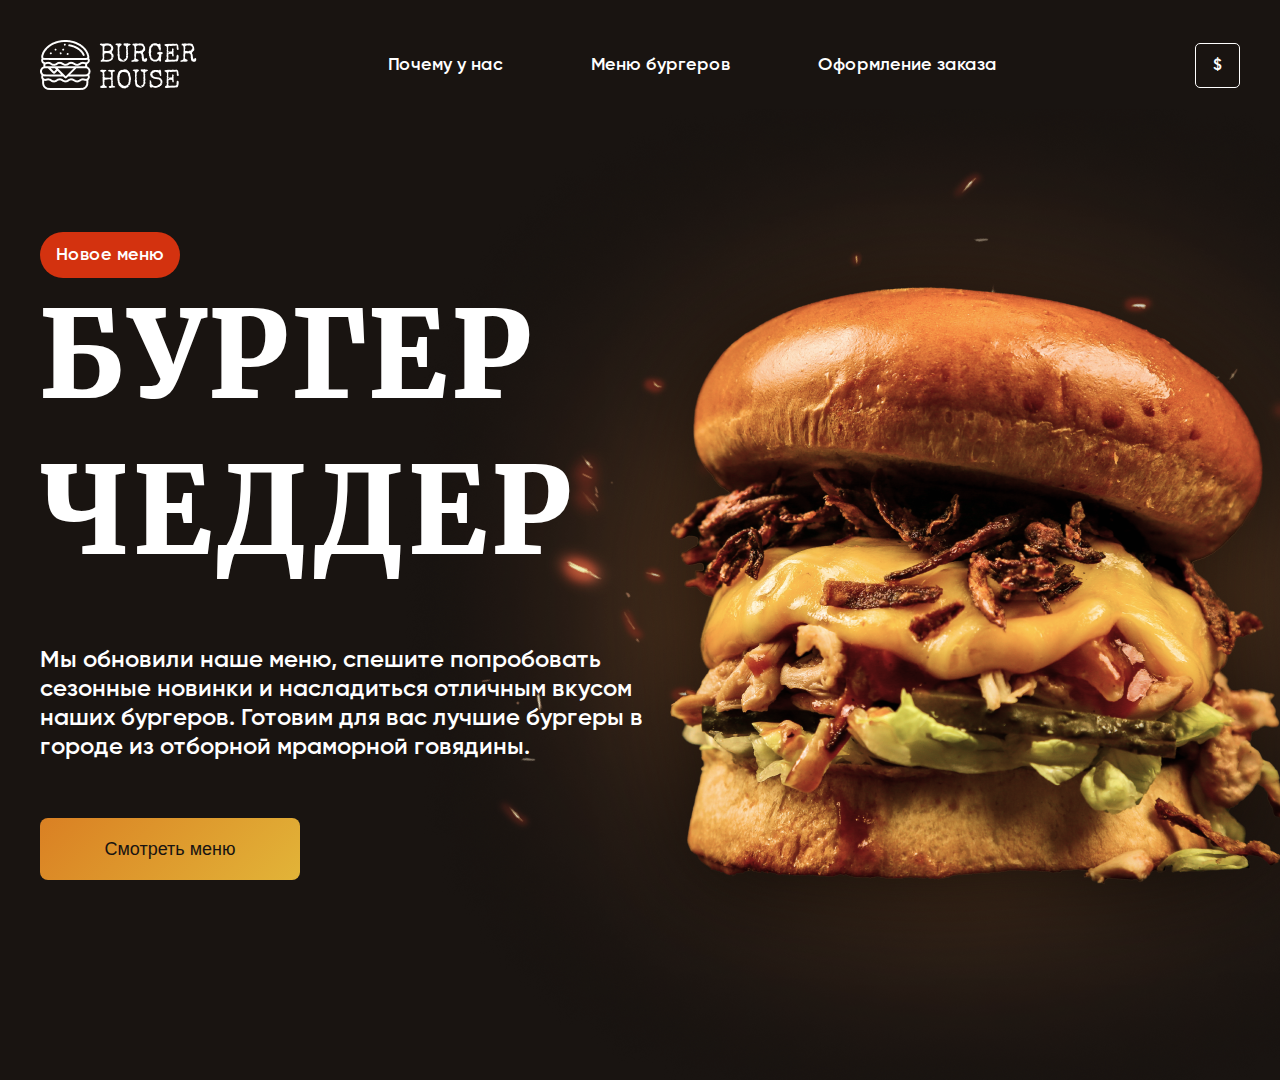
==== index.html @ 2507bce6 "feat: add header and main content" ====
<!DOCTYPE html>
<html lang="en">
<head>
  <meta charset="UTF-8">
  <title>БУРГЕР ЧЕДДЕР</title>
  <link rel="stylesheet" href="./src/styles/style.css">
</head>
<body>

<section class="main">

  <header class="header">
    <div class="container">
      <div class="logo">
        <img src="./src/images/Logo.png" alt="Logo">
      </div>
      <nav class="menu">
        <ul class="menu-list">
          <li class="menu-item">
            <a href="#">Почему у нас</a>
          </li>
          <li class="menu-item">
            <a href="#">Меню бургеров</a>
          </li>
          <li class="menu-item">
            <a href="#">Оформление заказа</a>
          </li>
        </ul>
      </nav>
      <div class="currency" title="Смена валюты">$</div>
    </div>
  </header>

  <section class="main-content">
    <div class="container">
      <div class="main-info">
        <span class="main-small-info">Новое меню</span>
        <h1 class="main-title">бургер чеддер</h1>
        <p class="main-text">
          Мы обновили наше меню, спешите попробовать сезонные новинки и насладиться отличным вкусом наших бургеров.
          Готовим для вас лучшие бургеры в городе из отборной мраморной говядины.
        </p>
        <div class="main-action">
          <button class="button">Смотреть меню</button>
        </div>
      </div>
      <img src="./src/images/main_burger.png" alt="Big burger" class="main-image">
    </div>
  </section>

</section>

</body>
</html>
---- src/styles/style.css ----
* {
  margin: 0;
  padding: 0;
}

@font-face {
  font-family: 'Gilroy';
  src: url("../fonts/Gilroy-Semibold.ttf");
}

@font-face {
  font-family: 'Merriweather';
  src: url("../fonts/Merriweather-Black.ttf");
}

body {
  background-color: #191411;
  font-family: 'Gilroy', sans-serif;
  color: white;
}

.container {
  max-width: 1200px;
  margin: 0 auto;
}

.button {
  border-radius: 8px;
  background: linear-gradient(135deg, #DA8023 0%, #E2B438 100%);
  width: 260px;
  height: 62px;
  box-sizing: border-box;
  padding: 20px;
  display: flex;
  justify-content: center;
  align-items: center;
  border: 0;
  cursor: pointer;
  outline: none;
  color: #191411;
  font-size: 18px;
}

.button:hover {
  background: linear-gradient(135deg, #ac6115 0%, #9e7a19 100%);
}

.main {
  overflow: hidden;
  background-image: url("../images/main_bg.png");
  background-position: top center;
}

.header {
  padding: 40px 0;
}

.header .container {
  display: flex;
  align-items: center;
}

.logo img {
  vertical-align: bottom;
}

.menu {
  margin-left: 191px;
}

.menu-list {
  list-style: none;
  display: flex;
}

.menu-item {
  margin-right: 88px;
}

.menu-item a {
  font-size: 18px;
  color: #FFF;
  text-decoration: 0;
  cursor: pointer;
}

.menu-item a:hover {
  border-bottom: 2px solid white;
}

.currency {
  border-radius: 5px;
  border: 1px solid #FFF;
  width: 45px;
  height: 45px;
  padding: 6px;
  box-sizing: border-box;
  text-align: center;
  cursor: pointer;
  line-height: 32px;
  margin-left: auto;
  user-select: none;
}

.main-content {
  padding-top: 102px;
  padding-bottom: 200px;
}

.main-content .container {
  position: relative;
}

.main-info {
  max-width: 608px;
  position: relative;
  z-index: 1;
}

.main-small-info {
  border-radius: 100px;
  background: #D3320F;
  padding: 12px 16px;
  display: inline-block;
  font-size: 18px;
}

.main-title {
  font-family: Merriweather, sans-serif;
  font-size: 120px;
  line-height: 130%;
  letter-spacing: 3.6px;
  text-transform: uppercase;
  margin-bottom: 56px;
}

.main-text {
  font-size: 24px;
  line-height: normal;
  margin-bottom: 56px;
}

.main-image {
  position: absolute;
  top: -123px;
  left: calc(100%  - 991px);
}
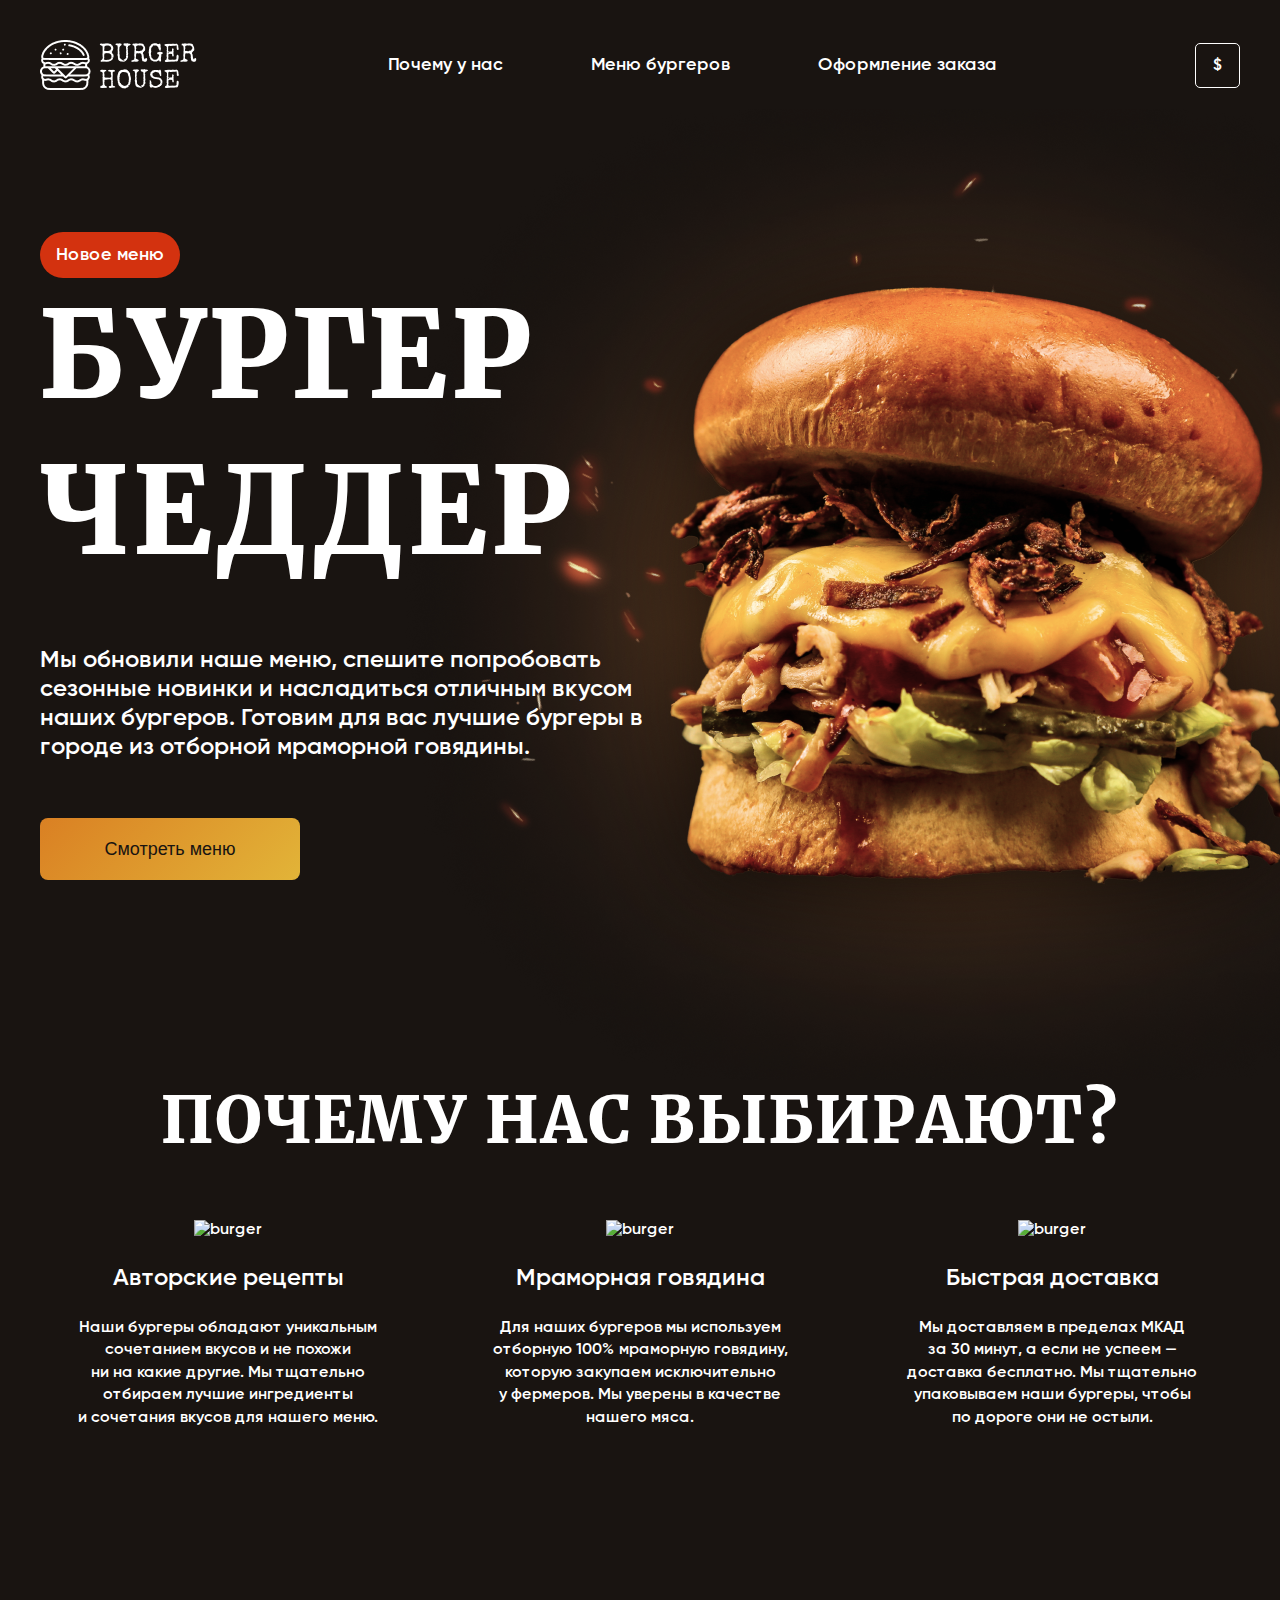
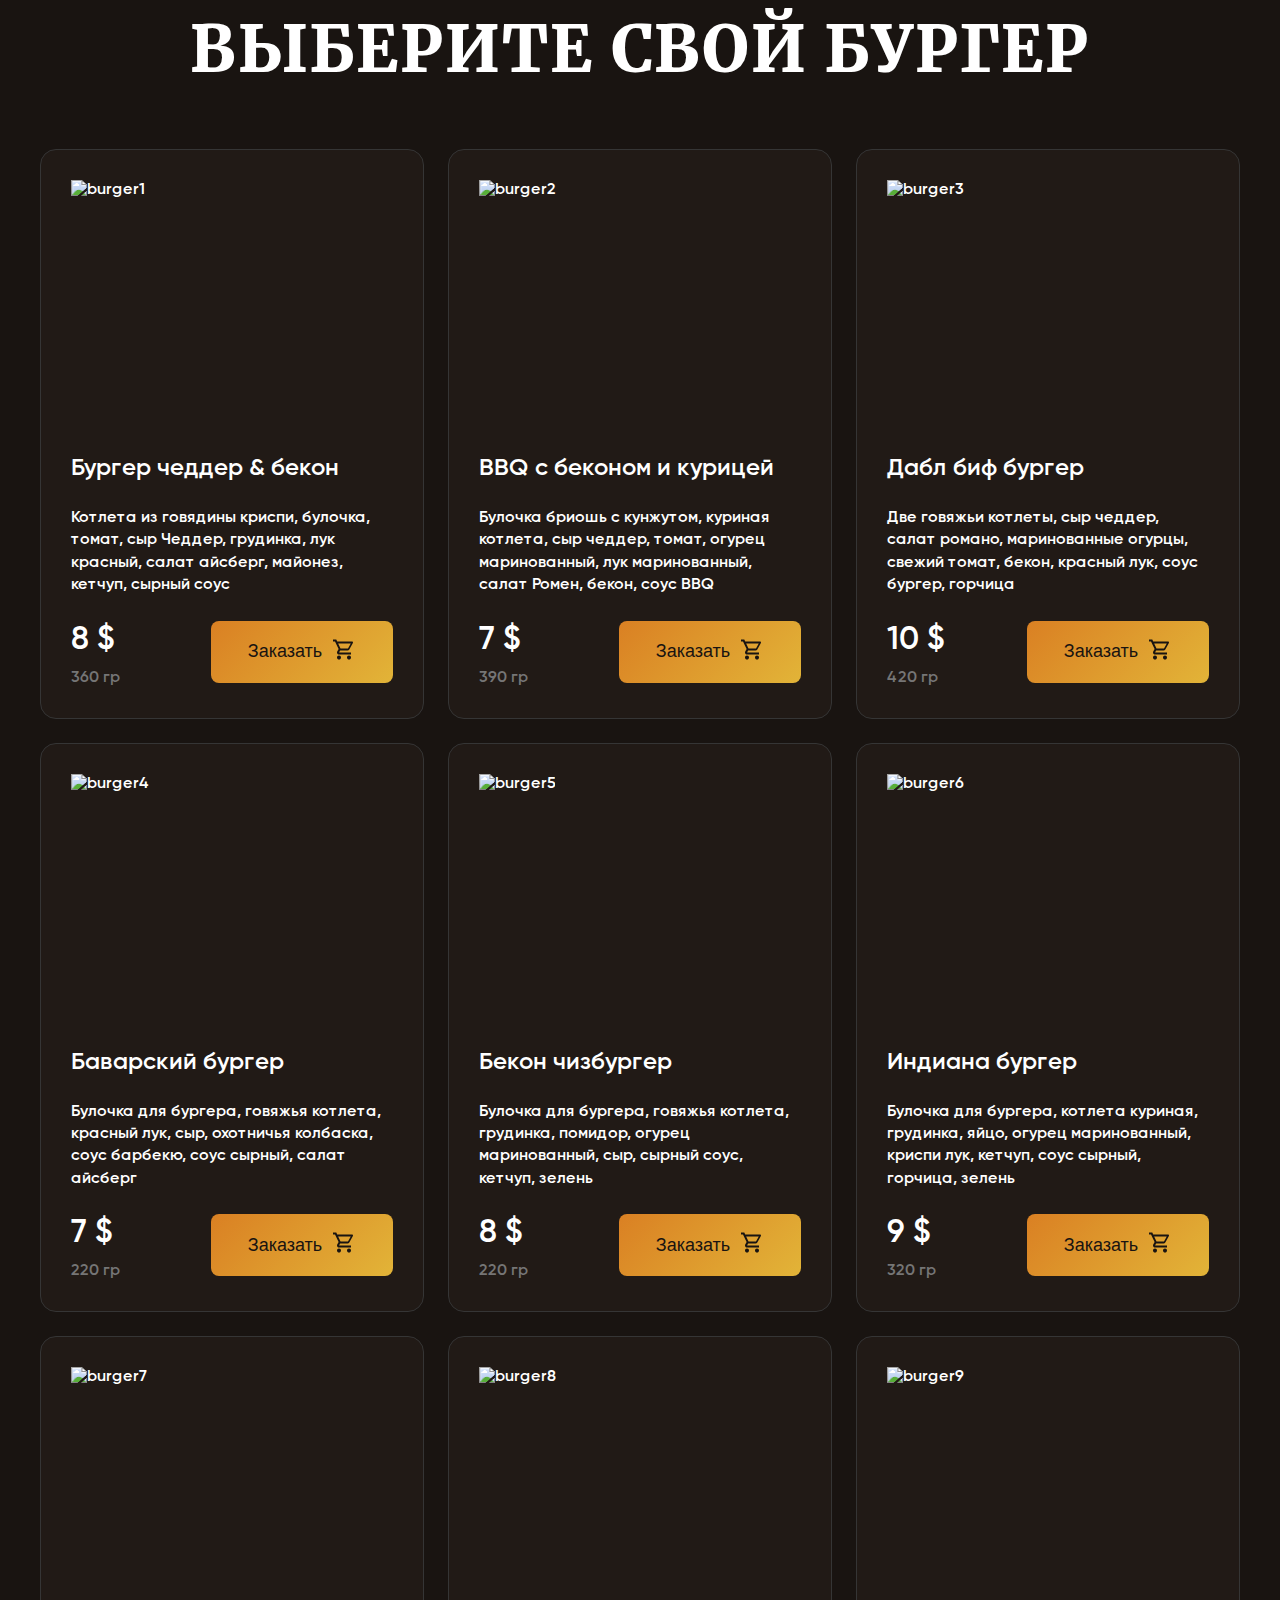
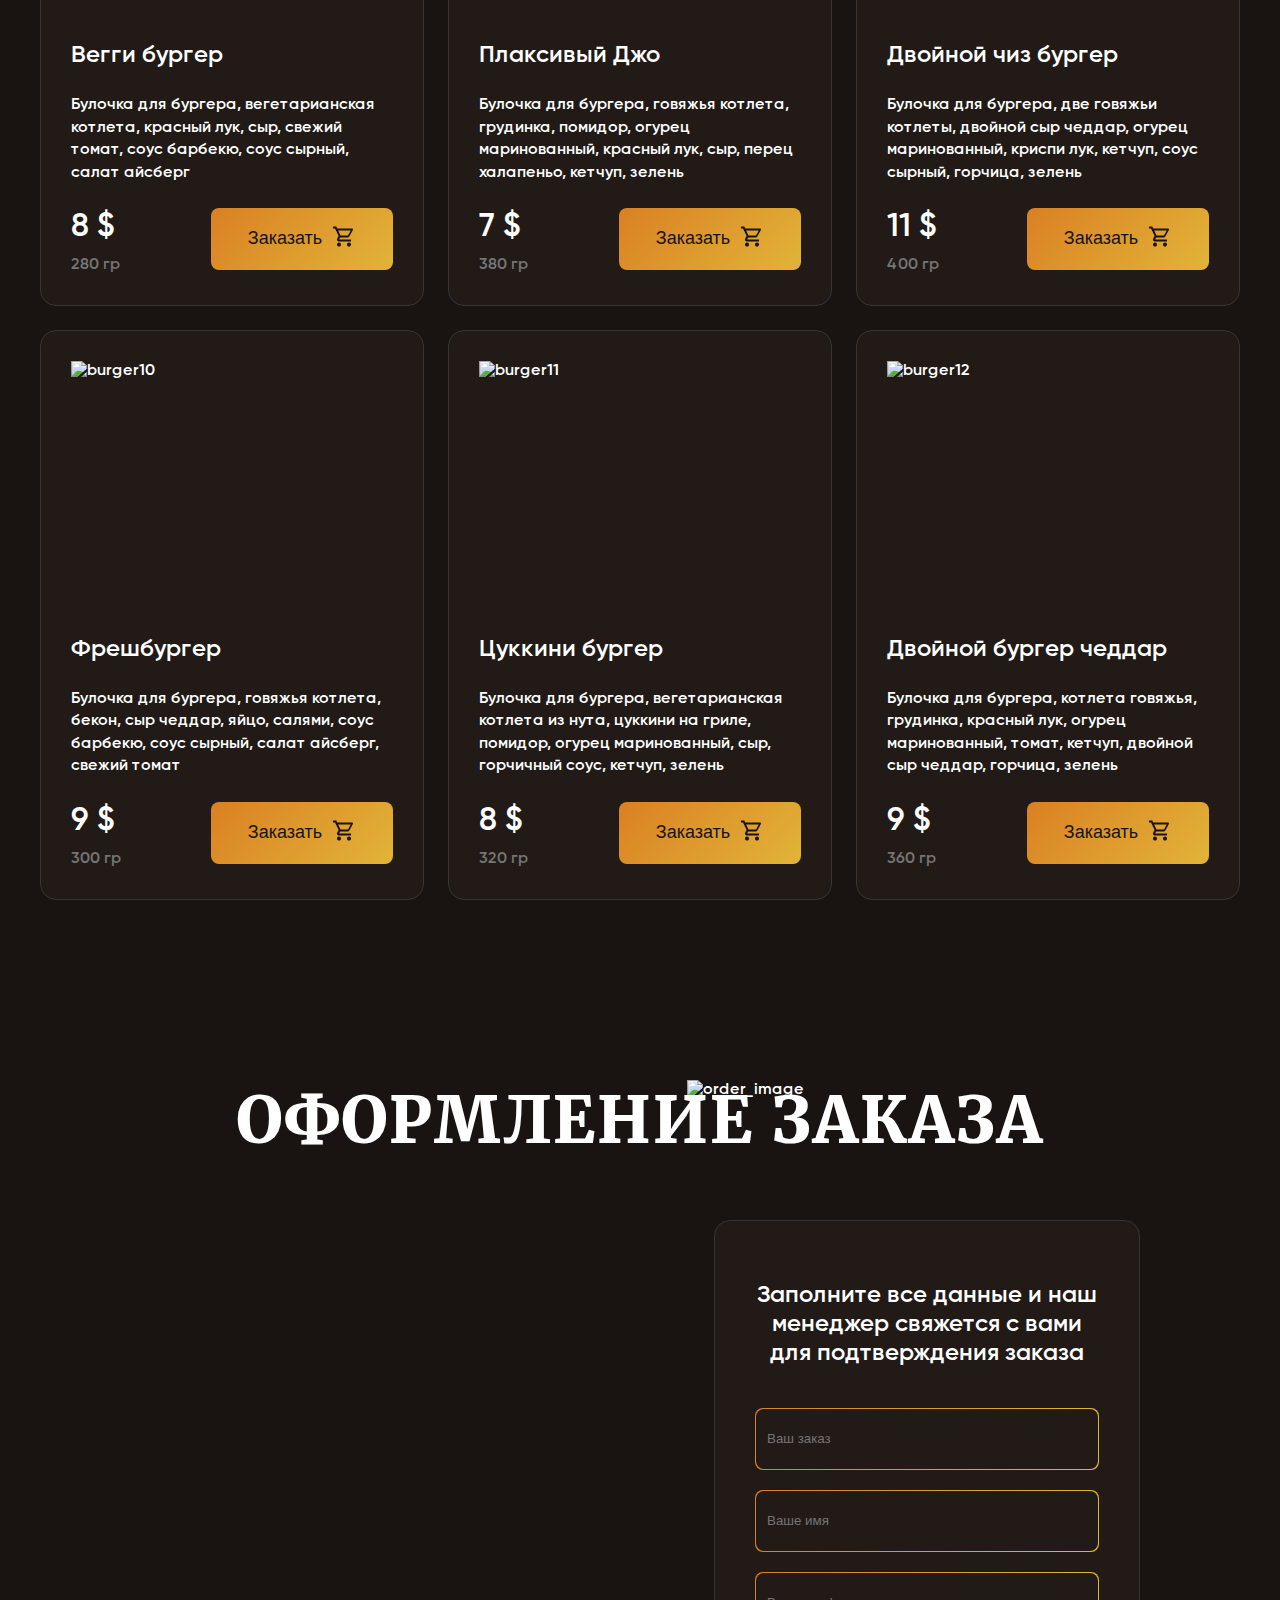
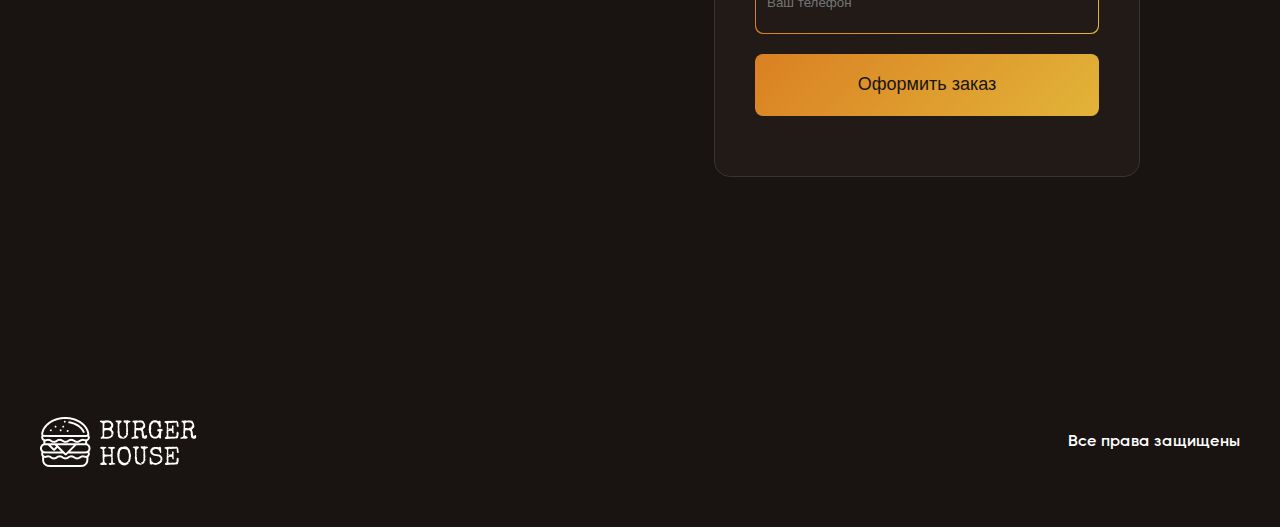
==== commit 3bd4b4cb: "feat: add why, products, order and footer sections" ====
--- a/index.html
+++ b/index.html
@@ -50,5 +50,404 @@
 
 </section>
 
+<section class="why">
+
+  <div class="container">
+
+    <div class="why-title common-title">почему нас выбирают?</div>
+    <div class="why-items">
+      <div class="why-item">
+        <img src="./src/images/burger.png" alt="burger" class="why-item-image">
+        <div class="why-item-title">Авторские рецепты</div>
+        <div class="why-item-text">Наши бургеры обладают уникальным сочетанием вкусов и не похожи ни на какие другие.
+          Мы тщательно отбираем лучшие ингредиенты и сочетания вкусов для нашего меню.
+        </div>
+      </div>
+
+      <div class="why-item">
+        <img src="./src/images/meat.png" alt="burger" class="why-item-image">
+        <div class="why-item-title">Мраморная говядина</div>
+        <div class="why-item-text">Для наших бургеров мы используем отборную 100% мраморную говядину, которую закупаем
+          исключительно у фермеров. Мы уверены в качестве нашего мяса.
+        </div>
+      </div>
+
+      <div class="why-item">
+        <img src="./src/images/food%20truck.png" alt="burger" class="why-item-image">
+        <div class="why-item-title">Быстрая доставка</div>
+        <div class="why-item-text">Мы доставляем в пределах МКАД за 30 минут, а если не успеем — доставка бесплатно.
+          Мы тщательно упаковываем наши бургеры, чтобы по дороге они не остыли.
+        </div>
+      </div>
+    </div>
+
+  </div>
+
+</section>
+
+<section class="products">
+  <div class="container">
+    <div class="products-title common-title">выберите свой бургер</div>
+    <div class="products-items">
+      <div class="products-item">
+        <div class="products-item-image">
+          <img src="./src/images/1.png" alt="burger1">
+        </div>
+        <div class="products-item-title">Бургер чеддер & бекон</div>
+        <div class="products-item-text">Котлета из говядины криспи, булочка, томат, сыр Чеддер, грудинка, лук красный,
+          салат айсберг, майонез, кетчуп, сырный соус
+        </div>
+        <div class="products-item-extra">
+          <div class="products-items-info">
+            <div class="products-item-price">8 $</div>
+            <div class="products-item-weight">360 гр</div>
+          </div>
+          <div class="products-item-action">
+            <button class="button product-button">
+              <span>Заказать</span>
+              <span>
+                <svg width="24" height="25" viewBox="0 0 24 25" fill="none" xmlns="http://www.w3.org/2000/svg">
+                  <path
+                    d="M17 18.5C17.5304 18.5 18.0391 18.7107 18.4142 19.0858C18.7893 19.4609 19 19.9696 19 20.5C19 21.0304 18.7893 21.5391 18.4142 21.9142C18.0391 22.2893 17.5304 22.5 17 22.5C16.4696 22.5 15.9609 22.2893 15.5858 21.9142C15.2107 21.5391 15 21.0304 15 20.5C15 19.39 15.89 18.5 17 18.5ZM1 2.5H4.27L5.21 4.5H20C20.2652 4.5 20.5196 4.60536 20.7071 4.79289C20.8946 4.98043 21 5.23478 21 5.5C21 5.67 20.95 5.84 20.88 6L17.3 12.47C16.96 13.08 16.3 13.5 15.55 13.5H8.1L7.2 15.13L7.17 15.25C7.17 15.3163 7.19634 15.3799 7.24322 15.4268C7.29011 15.4737 7.3537 15.5 7.42 15.5H19V17.5H7C6.46957 17.5 5.96086 17.2893 5.58579 16.9142C5.21071 16.5391 5 16.0304 5 15.5C5 15.15 5.09 14.82 5.24 14.54L6.6 12.09L3 4.5H1V2.5ZM7 18.5C7.53043 18.5 8.03914 18.7107 8.41421 19.0858C8.78929 19.4609 9 19.9696 9 20.5C9 21.0304 8.78929 21.5391 8.41421 21.9142C8.03914 22.2893 7.53043 22.5 7 22.5C6.46957 22.5 5.96086 22.2893 5.58579 21.9142C5.21071 21.5391 5 21.0304 5 20.5C5 19.39 5.89 18.5 7 18.5ZM16 11.5L18.78 6.5H6.14L8.5 11.5H16Z"
+                    fill="#191411"/>
+                </svg>
+              </span>
+            </button>
+          </div>
+        </div>
+      </div>
+      <div class="products-item">
+        <div class="products-item-image">
+          <img src="./src/images/2.png" alt="burger2">
+        </div>
+        <div class="products-item-title">BBQ с беконом и курицей</div>
+        <div class="products-item-text">Булочка бриошь с кунжутом, куриная котлета, сыр чеддер, томат, огурец
+          маринованный, лук маринованный, салат Ромен, бекон, соус BBQ
+        </div>
+        <div class="products-item-extra">
+          <div class="products-items-info">
+            <div class="products-item-price">7 $</div>
+            <div class="products-item-weight">390 гр</div>
+          </div>
+          <div class="products-item-action">
+            <button class="button product-button">
+              <span>Заказать</span>
+              <span>
+                <svg width="24" height="25" viewBox="0 0 24 25" fill="none" xmlns="http://www.w3.org/2000/svg">
+                  <path
+                    d="M17 18.5C17.5304 18.5 18.0391 18.7107 18.4142 19.0858C18.7893 19.4609 19 19.9696 19 20.5C19 21.0304 18.7893 21.5391 18.4142 21.9142C18.0391 22.2893 17.5304 22.5 17 22.5C16.4696 22.5 15.9609 22.2893 15.5858 21.9142C15.2107 21.5391 15 21.0304 15 20.5C15 19.39 15.89 18.5 17 18.5ZM1 2.5H4.27L5.21 4.5H20C20.2652 4.5 20.5196 4.60536 20.7071 4.79289C20.8946 4.98043 21 5.23478 21 5.5C21 5.67 20.95 5.84 20.88 6L17.3 12.47C16.96 13.08 16.3 13.5 15.55 13.5H8.1L7.2 15.13L7.17 15.25C7.17 15.3163 7.19634 15.3799 7.24322 15.4268C7.29011 15.4737 7.3537 15.5 7.42 15.5H19V17.5H7C6.46957 17.5 5.96086 17.2893 5.58579 16.9142C5.21071 16.5391 5 16.0304 5 15.5C5 15.15 5.09 14.82 5.24 14.54L6.6 12.09L3 4.5H1V2.5ZM7 18.5C7.53043 18.5 8.03914 18.7107 8.41421 19.0858C8.78929 19.4609 9 19.9696 9 20.5C9 21.0304 8.78929 21.5391 8.41421 21.9142C8.03914 22.2893 7.53043 22.5 7 22.5C6.46957 22.5 5.96086 22.2893 5.58579 21.9142C5.21071 21.5391 5 21.0304 5 20.5C5 19.39 5.89 18.5 7 18.5ZM16 11.5L18.78 6.5H6.14L8.5 11.5H16Z"
+                    fill="#191411"/>
+                </svg>
+              </span>
+            </button>
+          </div>
+        </div>
+      </div>
+      <div class="products-item">
+        <div class="products-item-image">
+          <img src="./src/images/3.png" alt="burger3">
+        </div>
+        <div class="products-item-title">Дабл биф бургер</div>
+        <div class="products-item-text">Две говяжьи котлеты, сыр чеддер, салат романо, маринованные огурцы, свежий
+          томат, бекон, красный лук, +соус бургер, горчица
+        </div>
+        <div class="products-item-extra">
+          <div class="products-items-info">
+            <div class="products-item-price">10 $</div>
+            <div class="products-item-weight">420 гр</div>
+          </div>
+          <div class="products-item-action">
+            <button class="button product-button">
+              <span>Заказать</span>
+              <span>
+                <svg width="24" height="25" viewBox="0 0 24 25" fill="none" xmlns="http://www.w3.org/2000/svg">
+                  <path
+                    d="M17 18.5C17.5304 18.5 18.0391 18.7107 18.4142 19.0858C18.7893 19.4609 19 19.9696 19 20.5C19 21.0304 18.7893 21.5391 18.4142 21.9142C18.0391 22.2893 17.5304 22.5 17 22.5C16.4696 22.5 15.9609 22.2893 15.5858 21.9142C15.2107 21.5391 15 21.0304 15 20.5C15 19.39 15.89 18.5 17 18.5ZM1 2.5H4.27L5.21 4.5H20C20.2652 4.5 20.5196 4.60536 20.7071 4.79289C20.8946 4.98043 21 5.23478 21 5.5C21 5.67 20.95 5.84 20.88 6L17.3 12.47C16.96 13.08 16.3 13.5 15.55 13.5H8.1L7.2 15.13L7.17 15.25C7.17 15.3163 7.19634 15.3799 7.24322 15.4268C7.29011 15.4737 7.3537 15.5 7.42 15.5H19V17.5H7C6.46957 17.5 5.96086 17.2893 5.58579 16.9142C5.21071 16.5391 5 16.0304 5 15.5C5 15.15 5.09 14.82 5.24 14.54L6.6 12.09L3 4.5H1V2.5ZM7 18.5C7.53043 18.5 8.03914 18.7107 8.41421 19.0858C8.78929 19.4609 9 19.9696 9 20.5C9 21.0304 8.78929 21.5391 8.41421 21.9142C8.03914 22.2893 7.53043 22.5 7 22.5C6.46957 22.5 5.96086 22.2893 5.58579 21.9142C5.21071 21.5391 5 21.0304 5 20.5C5 19.39 5.89 18.5 7 18.5ZM16 11.5L18.78 6.5H6.14L8.5 11.5H16Z"
+                    fill="#191411"/>
+                </svg>
+              </span>
+            </button>
+          </div>
+        </div>
+      </div>
+      <div class="products-item">
+        <div class="products-item-image">
+          <img src="./src/images/4.png" alt="burger4">
+        </div>
+        <div class="products-item-title">Баварский бургер</div>
+        <div class="products-item-text">Булочка для бургера, говяжья котлета, красный лук, сыр, охотничья колбаска, соус
+          барбекю, соус сырный, салат айсберг
+        </div>
+        <div class="products-item-extra">
+          <div class="products-items-info">
+            <div class="products-item-price">7 $</div>
+            <div class="products-item-weight">220 гр</div>
+          </div>
+          <div class="products-item-action">
+            <button class="button product-button">
+              <span>Заказать</span>
+              <span>
+                <svg width="24" height="25" viewBox="0 0 24 25" fill="none" xmlns="http://www.w3.org/2000/svg">
+                  <path
+                    d="M17 18.5C17.5304 18.5 18.0391 18.7107 18.4142 19.0858C18.7893 19.4609 19 19.9696 19 20.5C19 21.0304 18.7893 21.5391 18.4142 21.9142C18.0391 22.2893 17.5304 22.5 17 22.5C16.4696 22.5 15.9609 22.2893 15.5858 21.9142C15.2107 21.5391 15 21.0304 15 20.5C15 19.39 15.89 18.5 17 18.5ZM1 2.5H4.27L5.21 4.5H20C20.2652 4.5 20.5196 4.60536 20.7071 4.79289C20.8946 4.98043 21 5.23478 21 5.5C21 5.67 20.95 5.84 20.88 6L17.3 12.47C16.96 13.08 16.3 13.5 15.55 13.5H8.1L7.2 15.13L7.17 15.25C7.17 15.3163 7.19634 15.3799 7.24322 15.4268C7.29011 15.4737 7.3537 15.5 7.42 15.5H19V17.5H7C6.46957 17.5 5.96086 17.2893 5.58579 16.9142C5.21071 16.5391 5 16.0304 5 15.5C5 15.15 5.09 14.82 5.24 14.54L6.6 12.09L3 4.5H1V2.5ZM7 18.5C7.53043 18.5 8.03914 18.7107 8.41421 19.0858C8.78929 19.4609 9 19.9696 9 20.5C9 21.0304 8.78929 21.5391 8.41421 21.9142C8.03914 22.2893 7.53043 22.5 7 22.5C6.46957 22.5 5.96086 22.2893 5.58579 21.9142C5.21071 21.5391 5 21.0304 5 20.5C5 19.39 5.89 18.5 7 18.5ZM16 11.5L18.78 6.5H6.14L8.5 11.5H16Z"
+                    fill="#191411"/>
+                </svg>
+              </span>
+            </button>
+          </div>
+        </div>
+      </div>
+      <div class="products-item">
+        <div class="products-item-image">
+          <img src="./src/images/5.png" alt="burger5">
+        </div>
+        <div class="products-item-title">Бекон чизбургер</div>
+        <div class="products-item-text">Булочка для бургера, говяжья котлета, грудинка, помидор, огурец маринованный,
+          сыр, сырный соус, кетчуп, зелень
+        </div>
+        <div class="products-item-extra">
+          <div class="products-items-info">
+            <div class="products-item-price">8 $</div>
+            <div class="products-item-weight">220 гр</div>
+          </div>
+          <div class="products-item-action">
+            <button class="button product-button">
+              <span>Заказать</span>
+              <span>
+                <svg width="24" height="25" viewBox="0 0 24 25" fill="none" xmlns="http://www.w3.org/2000/svg">
+                  <path
+                    d="M17 18.5C17.5304 18.5 18.0391 18.7107 18.4142 19.0858C18.7893 19.4609 19 19.9696 19 20.5C19 21.0304 18.7893 21.5391 18.4142 21.9142C18.0391 22.2893 17.5304 22.5 17 22.5C16.4696 22.5 15.9609 22.2893 15.5858 21.9142C15.2107 21.5391 15 21.0304 15 20.5C15 19.39 15.89 18.5 17 18.5ZM1 2.5H4.27L5.21 4.5H20C20.2652 4.5 20.5196 4.60536 20.7071 4.79289C20.8946 4.98043 21 5.23478 21 5.5C21 5.67 20.95 5.84 20.88 6L17.3 12.47C16.96 13.08 16.3 13.5 15.55 13.5H8.1L7.2 15.13L7.17 15.25C7.17 15.3163 7.19634 15.3799 7.24322 15.4268C7.29011 15.4737 7.3537 15.5 7.42 15.5H19V17.5H7C6.46957 17.5 5.96086 17.2893 5.58579 16.9142C5.21071 16.5391 5 16.0304 5 15.5C5 15.15 5.09 14.82 5.24 14.54L6.6 12.09L3 4.5H1V2.5ZM7 18.5C7.53043 18.5 8.03914 18.7107 8.41421 19.0858C8.78929 19.4609 9 19.9696 9 20.5C9 21.0304 8.78929 21.5391 8.41421 21.9142C8.03914 22.2893 7.53043 22.5 7 22.5C6.46957 22.5 5.96086 22.2893 5.58579 21.9142C5.21071 21.5391 5 21.0304 5 20.5C5 19.39 5.89 18.5 7 18.5ZM16 11.5L18.78 6.5H6.14L8.5 11.5H16Z"
+                    fill="#191411"/>
+                </svg>
+              </span>
+            </button>
+          </div>
+        </div>
+      </div>
+      <div class="products-item">
+        <div class="products-item-image">
+          <img src="./src/images/6.png" alt="burger6">
+        </div>
+        <div class="products-item-title">Индиана бургер</div>
+        <div class="products-item-text">Булочка для бургера, котлета куриная, грудинка, яйцо, огурец маринованный,
+          криспи лук, кетчуп, соус сырный, горчица, зелень
+        </div>
+        <div class="products-item-extra">
+          <div class="products-items-info">
+            <div class="products-item-price">9 $</div>
+            <div class="products-item-weight">320 гр</div>
+          </div>
+          <div class="products-item-action">
+            <button class="button product-button">
+              <span>Заказать</span>
+              <span>
+                <svg width="24" height="25" viewBox="0 0 24 25" fill="none" xmlns="http://www.w3.org/2000/svg">
+                  <path
+                    d="M17 18.5C17.5304 18.5 18.0391 18.7107 18.4142 19.0858C18.7893 19.4609 19 19.9696 19 20.5C19 21.0304 18.7893 21.5391 18.4142 21.9142C18.0391 22.2893 17.5304 22.5 17 22.5C16.4696 22.5 15.9609 22.2893 15.5858 21.9142C15.2107 21.5391 15 21.0304 15 20.5C15 19.39 15.89 18.5 17 18.5ZM1 2.5H4.27L5.21 4.5H20C20.2652 4.5 20.5196 4.60536 20.7071 4.79289C20.8946 4.98043 21 5.23478 21 5.5C21 5.67 20.95 5.84 20.88 6L17.3 12.47C16.96 13.08 16.3 13.5 15.55 13.5H8.1L7.2 15.13L7.17 15.25C7.17 15.3163 7.19634 15.3799 7.24322 15.4268C7.29011 15.4737 7.3537 15.5 7.42 15.5H19V17.5H7C6.46957 17.5 5.96086 17.2893 5.58579 16.9142C5.21071 16.5391 5 16.0304 5 15.5C5 15.15 5.09 14.82 5.24 14.54L6.6 12.09L3 4.5H1V2.5ZM7 18.5C7.53043 18.5 8.03914 18.7107 8.41421 19.0858C8.78929 19.4609 9 19.9696 9 20.5C9 21.0304 8.78929 21.5391 8.41421 21.9142C8.03914 22.2893 7.53043 22.5 7 22.5C6.46957 22.5 5.96086 22.2893 5.58579 21.9142C5.21071 21.5391 5 21.0304 5 20.5C5 19.39 5.89 18.5 7 18.5ZM16 11.5L18.78 6.5H6.14L8.5 11.5H16Z"
+                    fill="#191411"/>
+                </svg>
+              </span>
+            </button>
+          </div>
+        </div>
+      </div>
+      <div class="products-item">
+        <div class="products-item-image">
+          <img src="./src/images/7.png" alt="burger7">
+        </div>
+        <div class="products-item-title">Вегги бургер</div>
+        <div class="products-item-text">Булочка для бургера, вегетарианская котлета, красный лук, сыр, свежий томат,
+          соус барбекю, соус сырный, салат айсберг
+        </div>
+        <div class="products-item-extra">
+          <div class="products-items-info">
+            <div class="products-item-price">8 $</div>
+            <div class="products-item-weight">280 гр</div>
+          </div>
+          <div class="products-item-action">
+            <button class="button product-button">
+              <span>Заказать</span>
+              <span>
+                <svg width="24" height="25" viewBox="0 0 24 25" fill="none" xmlns="http://www.w3.org/2000/svg">
+                  <path
+                    d="M17 18.5C17.5304 18.5 18.0391 18.7107 18.4142 19.0858C18.7893 19.4609 19 19.9696 19 20.5C19 21.0304 18.7893 21.5391 18.4142 21.9142C18.0391 22.2893 17.5304 22.5 17 22.5C16.4696 22.5 15.9609 22.2893 15.5858 21.9142C15.2107 21.5391 15 21.0304 15 20.5C15 19.39 15.89 18.5 17 18.5ZM1 2.5H4.27L5.21 4.5H20C20.2652 4.5 20.5196 4.60536 20.7071 4.79289C20.8946 4.98043 21 5.23478 21 5.5C21 5.67 20.95 5.84 20.88 6L17.3 12.47C16.96 13.08 16.3 13.5 15.55 13.5H8.1L7.2 15.13L7.17 15.25C7.17 15.3163 7.19634 15.3799 7.24322 15.4268C7.29011 15.4737 7.3537 15.5 7.42 15.5H19V17.5H7C6.46957 17.5 5.96086 17.2893 5.58579 16.9142C5.21071 16.5391 5 16.0304 5 15.5C5 15.15 5.09 14.82 5.24 14.54L6.6 12.09L3 4.5H1V2.5ZM7 18.5C7.53043 18.5 8.03914 18.7107 8.41421 19.0858C8.78929 19.4609 9 19.9696 9 20.5C9 21.0304 8.78929 21.5391 8.41421 21.9142C8.03914 22.2893 7.53043 22.5 7 22.5C6.46957 22.5 5.96086 22.2893 5.58579 21.9142C5.21071 21.5391 5 21.0304 5 20.5C5 19.39 5.89 18.5 7 18.5ZM16 11.5L18.78 6.5H6.14L8.5 11.5H16Z"
+                    fill="#191411"/>
+                </svg>
+              </span>
+            </button>
+          </div>
+        </div>
+      </div>
+      <div class="products-item">
+        <div class="products-item-image">
+          <img src="./src/images/8.png" alt="burger8">
+        </div>
+        <div class="products-item-title">Плаксивый Джо</div>
+        <div class="products-item-text">Булочка для бургера, говяжья котлета, грудинка, помидор, огурец маринованный,
+          красный лук, сыр, перец халапеньо, кетчуп, зелень
+        </div>
+        <div class="products-item-extra">
+          <div class="products-items-info">
+            <div class="products-item-price">7 $</div>
+            <div class="products-item-weight">380 гр</div>
+          </div>
+          <div class="products-item-action">
+            <button class="button product-button">
+              <span>Заказать</span>
+              <span>
+                <svg width="24" height="25" viewBox="0 0 24 25" fill="none" xmlns="http://www.w3.org/2000/svg">
+                  <path
+                    d="M17 18.5C17.5304 18.5 18.0391 18.7107 18.4142 19.0858C18.7893 19.4609 19 19.9696 19 20.5C19 21.0304 18.7893 21.5391 18.4142 21.9142C18.0391 22.2893 17.5304 22.5 17 22.5C16.4696 22.5 15.9609 22.2893 15.5858 21.9142C15.2107 21.5391 15 21.0304 15 20.5C15 19.39 15.89 18.5 17 18.5ZM1 2.5H4.27L5.21 4.5H20C20.2652 4.5 20.5196 4.60536 20.7071 4.79289C20.8946 4.98043 21 5.23478 21 5.5C21 5.67 20.95 5.84 20.88 6L17.3 12.47C16.96 13.08 16.3 13.5 15.55 13.5H8.1L7.2 15.13L7.17 15.25C7.17 15.3163 7.19634 15.3799 7.24322 15.4268C7.29011 15.4737 7.3537 15.5 7.42 15.5H19V17.5H7C6.46957 17.5 5.96086 17.2893 5.58579 16.9142C5.21071 16.5391 5 16.0304 5 15.5C5 15.15 5.09 14.82 5.24 14.54L6.6 12.09L3 4.5H1V2.5ZM7 18.5C7.53043 18.5 8.03914 18.7107 8.41421 19.0858C8.78929 19.4609 9 19.9696 9 20.5C9 21.0304 8.78929 21.5391 8.41421 21.9142C8.03914 22.2893 7.53043 22.5 7 22.5C6.46957 22.5 5.96086 22.2893 5.58579 21.9142C5.21071 21.5391 5 21.0304 5 20.5C5 19.39 5.89 18.5 7 18.5ZM16 11.5L18.78 6.5H6.14L8.5 11.5H16Z"
+                    fill="#191411"/>
+                </svg>
+              </span>
+            </button>
+          </div>
+        </div>
+      </div>
+      <div class="products-item">
+        <div class="products-item-image">
+          <img src="./src/images/9.png" alt="burger9">
+        </div>
+        <div class="products-item-title">Двойной чиз бургер</div>
+        <div class="products-item-text">Булочка для бургера, две говяжьи котлеты, двойной сыр чеддар, огурец
+          маринованный, криспи лук, кетчуп, соус сырный, горчица, зелень
+        </div>
+        <div class="products-item-extra">
+          <div class="products-items-info">
+            <div class="products-item-price">11 $</div>
+            <div class="products-item-weight">400 гр</div>
+          </div>
+          <div class="products-item-action">
+            <button class="button product-button">
+              <span>Заказать</span>
+              <span>
+                <svg width="24" height="25" viewBox="0 0 24 25" fill="none" xmlns="http://www.w3.org/2000/svg">
+                  <path
+                    d="M17 18.5C17.5304 18.5 18.0391 18.7107 18.4142 19.0858C18.7893 19.4609 19 19.9696 19 20.5C19 21.0304 18.7893 21.5391 18.4142 21.9142C18.0391 22.2893 17.5304 22.5 17 22.5C16.4696 22.5 15.9609 22.2893 15.5858 21.9142C15.2107 21.5391 15 21.0304 15 20.5C15 19.39 15.89 18.5 17 18.5ZM1 2.5H4.27L5.21 4.5H20C20.2652 4.5 20.5196 4.60536 20.7071 4.79289C20.8946 4.98043 21 5.23478 21 5.5C21 5.67 20.95 5.84 20.88 6L17.3 12.47C16.96 13.08 16.3 13.5 15.55 13.5H8.1L7.2 15.13L7.17 15.25C7.17 15.3163 7.19634 15.3799 7.24322 15.4268C7.29011 15.4737 7.3537 15.5 7.42 15.5H19V17.5H7C6.46957 17.5 5.96086 17.2893 5.58579 16.9142C5.21071 16.5391 5 16.0304 5 15.5C5 15.15 5.09 14.82 5.24 14.54L6.6 12.09L3 4.5H1V2.5ZM7 18.5C7.53043 18.5 8.03914 18.7107 8.41421 19.0858C8.78929 19.4609 9 19.9696 9 20.5C9 21.0304 8.78929 21.5391 8.41421 21.9142C8.03914 22.2893 7.53043 22.5 7 22.5C6.46957 22.5 5.96086 22.2893 5.58579 21.9142C5.21071 21.5391 5 21.0304 5 20.5C5 19.39 5.89 18.5 7 18.5ZM16 11.5L18.78 6.5H6.14L8.5 11.5H16Z"
+                    fill="#191411"/>
+                </svg>
+              </span>
+            </button>
+          </div>
+        </div>
+      </div>
+      <div class="products-item">
+        <div class="products-item-image">
+          <img src="./src/images/10.png" alt="burger10">
+        </div>
+        <div class="products-item-title">Фрешбургер</div>
+        <div class="products-item-text">Булочка для бургера, говяжья котлета, бекон, сыр чеддар, яйцо, салями, соус
+          барбекю, соус сырный, салат айсберг, свежий томат
+        </div>
+        <div class="products-item-extra">
+          <div class="products-items-info">
+            <div class="products-item-price">9 $</div>
+            <div class="products-item-weight">300 гр</div>
+          </div>
+          <div class="products-item-action">
+            <button class="button product-button">
+              <span>Заказать</span>
+              <span>
+                <svg width="24" height="25" viewBox="0 0 24 25" fill="none" xmlns="http://www.w3.org/2000/svg">
+                  <path
+                    d="M17 18.5C17.5304 18.5 18.0391 18.7107 18.4142 19.0858C18.7893 19.4609 19 19.9696 19 20.5C19 21.0304 18.7893 21.5391 18.4142 21.9142C18.0391 22.2893 17.5304 22.5 17 22.5C16.4696 22.5 15.9609 22.2893 15.5858 21.9142C15.2107 21.5391 15 21.0304 15 20.5C15 19.39 15.89 18.5 17 18.5ZM1 2.5H4.27L5.21 4.5H20C20.2652 4.5 20.5196 4.60536 20.7071 4.79289C20.8946 4.98043 21 5.23478 21 5.5C21 5.67 20.95 5.84 20.88 6L17.3 12.47C16.96 13.08 16.3 13.5 15.55 13.5H8.1L7.2 15.13L7.17 15.25C7.17 15.3163 7.19634 15.3799 7.24322 15.4268C7.29011 15.4737 7.3537 15.5 7.42 15.5H19V17.5H7C6.46957 17.5 5.96086 17.2893 5.58579 16.9142C5.21071 16.5391 5 16.0304 5 15.5C5 15.15 5.09 14.82 5.24 14.54L6.6 12.09L3 4.5H1V2.5ZM7 18.5C7.53043 18.5 8.03914 18.7107 8.41421 19.0858C8.78929 19.4609 9 19.9696 9 20.5C9 21.0304 8.78929 21.5391 8.41421 21.9142C8.03914 22.2893 7.53043 22.5 7 22.5C6.46957 22.5 5.96086 22.2893 5.58579 21.9142C5.21071 21.5391 5 21.0304 5 20.5C5 19.39 5.89 18.5 7 18.5ZM16 11.5L18.78 6.5H6.14L8.5 11.5H16Z"
+                    fill="#191411"/>
+                </svg>
+              </span>
+            </button>
+          </div>
+        </div>
+      </div>
+      <div class="products-item">
+        <div class="products-item-image">
+          <img src="./src/images/11.png" alt="burger11">
+        </div>
+        <div class="products-item-title">Цуккини бургер</div>
+        <div class="products-item-text">Булочка для бургера, вегетарианская котлета из нута, цуккини на гриле, помидор,
+          огурец маринованный, сыр, горчичный соус, кетчуп, зелень
+        </div>
+        <div class="products-item-extra">
+          <div class="products-items-info">
+            <div class="products-item-price">8 $</div>
+            <div class="products-item-weight">320 гр</div>
+          </div>
+          <div class="products-item-action">
+            <button class="button product-button">
+              <span>Заказать</span>
+              <span>
+                <svg width="24" height="25" viewBox="0 0 24 25" fill="none" xmlns="http://www.w3.org/2000/svg">
+                  <path
+                    d="M17 18.5C17.5304 18.5 18.0391 18.7107 18.4142 19.0858C18.7893 19.4609 19 19.9696 19 20.5C19 21.0304 18.7893 21.5391 18.4142 21.9142C18.0391 22.2893 17.5304 22.5 17 22.5C16.4696 22.5 15.9609 22.2893 15.5858 21.9142C15.2107 21.5391 15 21.0304 15 20.5C15 19.39 15.89 18.5 17 18.5ZM1 2.5H4.27L5.21 4.5H20C20.2652 4.5 20.5196 4.60536 20.7071 4.79289C20.8946 4.98043 21 5.23478 21 5.5C21 5.67 20.95 5.84 20.88 6L17.3 12.47C16.96 13.08 16.3 13.5 15.55 13.5H8.1L7.2 15.13L7.17 15.25C7.17 15.3163 7.19634 15.3799 7.24322 15.4268C7.29011 15.4737 7.3537 15.5 7.42 15.5H19V17.5H7C6.46957 17.5 5.96086 17.2893 5.58579 16.9142C5.21071 16.5391 5 16.0304 5 15.5C5 15.15 5.09 14.82 5.24 14.54L6.6 12.09L3 4.5H1V2.5ZM7 18.5C7.53043 18.5 8.03914 18.7107 8.41421 19.0858C8.78929 19.4609 9 19.9696 9 20.5C9 21.0304 8.78929 21.5391 8.41421 21.9142C8.03914 22.2893 7.53043 22.5 7 22.5C6.46957 22.5 5.96086 22.2893 5.58579 21.9142C5.21071 21.5391 5 21.0304 5 20.5C5 19.39 5.89 18.5 7 18.5ZM16 11.5L18.78 6.5H6.14L8.5 11.5H16Z"
+                    fill="#191411"/>
+                </svg>
+              </span>
+            </button>
+          </div>
+        </div>
+      </div>
+      <div class="products-item">
+        <div class="products-item-image">
+          <img src="./src/images/12.png" alt="burger12">
+        </div>
+        <div class="products-item-title">Двойной бургер чеддар</div>
+        <div class="products-item-text">Булочка для бургера, котлета говяжья, грудинка, красный лук, огурец
+          маринованный, томат, кетчуп, двойной сыр чеддар, горчица, зелень
+        </div>
+        <div class="products-item-extra">
+          <div class="products-items-info">
+            <div class="products-item-price">9 $</div>
+            <div class="products-item-weight">360 гр</div>
+          </div>
+          <div class="products-item-action">
+            <button class="button product-button">
+              <span>Заказать</span>
+              <span>
+                <svg width="24" height="25" viewBox="0 0 24 25" fill="none" xmlns="http://www.w3.org/2000/svg">
+                  <path
+                    d="M17 18.5C17.5304 18.5 18.0391 18.7107 18.4142 19.0858C18.7893 19.4609 19 19.9696 19 20.5C19 21.0304 18.7893 21.5391 18.4142 21.9142C18.0391 22.2893 17.5304 22.5 17 22.5C16.4696 22.5 15.9609 22.2893 15.5858 21.9142C15.2107 21.5391 15 21.0304 15 20.5C15 19.39 15.89 18.5 17 18.5ZM1 2.5H4.27L5.21 4.5H20C20.2652 4.5 20.5196 4.60536 20.7071 4.79289C20.8946 4.98043 21 5.23478 21 5.5C21 5.67 20.95 5.84 20.88 6L17.3 12.47C16.96 13.08 16.3 13.5 15.55 13.5H8.1L7.2 15.13L7.17 15.25C7.17 15.3163 7.19634 15.3799 7.24322 15.4268C7.29011 15.4737 7.3537 15.5 7.42 15.5H19V17.5H7C6.46957 17.5 5.96086 17.2893 5.58579 16.9142C5.21071 16.5391 5 16.0304 5 15.5C5 15.15 5.09 14.82 5.24 14.54L6.6 12.09L3 4.5H1V2.5ZM7 18.5C7.53043 18.5 8.03914 18.7107 8.41421 19.0858C8.78929 19.4609 9 19.9696 9 20.5C9 21.0304 8.78929 21.5391 8.41421 21.9142C8.03914 22.2893 7.53043 22.5 7 22.5C6.46957 22.5 5.96086 22.2893 5.58579 21.9142C5.21071 21.5391 5 21.0304 5 20.5C5 19.39 5.89 18.5 7 18.5ZM16 11.5L18.78 6.5H6.14L8.5 11.5H16Z"
+                    fill="#191411"/>
+                </svg>
+              </span>
+            </button>
+          </div>
+        </div>
+      </div>
+    </div>
+  </div>
+</section>
+
+<section class="order">
+  <div class="container">
+    <div class="order-title common-title">оформление заказа</div>
+    <img src="./src/images/order_image.png" alt="order_image" class="order-image">
+    <div class="order-form">
+      <div class="order-form-text">Заполните все данные и наш менеджер свяжется с вами для подтверждения заказа</div>
+      <div class="order-form-inputs">
+        <div class="order-form-input">
+          <input type="text" placeholder="Ваш заказ">
+        </div>
+        <div class="order-form-input">
+          <input type="text" placeholder="Ваше имя">
+        </div>
+        <div class="order-form-input">
+          <input type="text" placeholder="Ваш телефон">
+        </div>
+        <button class="button">Оформить заказ</button>
+      </div>
+    </div>
+  </div>
+</section>
+
+<footer class="footer">
+  <div class="container">
+    <div class="logo">
+      <img src="./src/images/Logo.png" alt="Logo">
+    </div>
+    <div class="rights">Все права защищены</div>
+  </div>
+</footer>
+
 </body>
 </html>--- a/src/styles/style.css
+++ b/src/styles/style.css
@@ -43,6 +43,17 @@
 
 .button:hover {
   background: linear-gradient(135deg, #ac6115 0%, #9e7a19 100%);
+}
+
+.common-title {
+  font-family: Merriweather, sans-serif;
+  font-size: 64px;
+  font-style: normal;
+  font-weight: 900;
+  line-height: normal;
+  letter-spacing: 0.03em;
+  text-transform: uppercase;
+  text-align: center;
 }
 
 .main {
@@ -129,9 +140,9 @@
   font-family: Merriweather, sans-serif;
   font-size: 120px;
   line-height: 130%;
-  letter-spacing: 3.6px;
+  letter-spacing: 0.03em;
+  margin-bottom: 56px;
   text-transform: uppercase;
-  margin-bottom: 56px;
 }
 
 .main-text {
@@ -143,5 +154,189 @@
 .main-image {
   position: absolute;
   top: -123px;
-  left: calc(100%  - 991px);
-}+  left: calc(100% - 991px);
+}
+
+.why {
+  background-image: url("../images/whybg.png");
+  background-position: top center;
+  background-size: initial;
+  padding-bottom: 180px;
+}
+
+.why-items {
+  margin-top: 60px;
+  display: grid;
+  gap: 100px;
+  grid-template-columns: repeat(3, 312px);
+  justify-content: center;
+}
+
+.why-item {
+  text-align: center;
+}
+
+.why-item-title {
+  font-size: 24px;
+  line-height: normal;
+  padding: 24px 0;
+}
+
+.why-item-text {
+  font-size: 16px;
+  line-height: 140%;
+}
+
+.products {
+  background-image: url("../images/burgers_bg.png");
+  background-position: top center;
+  background-size: 1400px;
+  padding-bottom: 180px;
+}
+
+.products-items {
+  display: grid;
+  grid-template-columns: repeat(3, 384px);
+  gap: 24px;
+  margin-top: 60px;
+}
+
+.products-item {
+  padding: 30px;
+  border-radius: 16px;
+  border: 1px solid #353535;
+  background: #211A16;
+}
+
+.products-item-image {
+  height: 250px;
+}
+
+.products-item-image img {
+  max-width: 100%;
+}
+
+.products-item-title {
+  font-size: 24px;
+  line-height: normal;
+  padding: 24px 0;
+}
+
+.products-item-text {
+  font-size: 16px;
+  line-height: 140%;
+  margin-bottom: 24px;
+}
+
+.products-item-extra {
+  display: flex;
+  justify-content: space-between;
+}
+
+.products-item-price {
+  font-size: 32px;
+  line-height: normal;
+  margin-bottom: 8px;
+}
+
+.products-item-weight {
+  color: #757575;
+  font-size: 16px;
+  line-height: normal;
+}
+
+button.product-button {
+  display: flex;
+  align-items: center;
+  justify-content: center;
+  width: 182px;
+  height: 62px;
+}
+
+button.product-button span:first-child {
+  margin-right: 10px;
+}
+
+.order {
+  background-position: top center;
+  background-repeat: no-repeat;
+  padding-bottom: 180px;
+  overflow: hidden;
+}
+
+.order .container {
+  position: relative;
+}
+
+.order-image {
+  position: absolute;
+  top: 0;
+  right: calc(100% - 764px);
+  z-index: -1;
+}
+
+.order-form {
+  border-radius: 16px;
+  border: 1px solid #353535;
+  background: #211A16;
+  margin-top: 60px;
+  max-width: 426px;
+  box-sizing: border-box;
+  padding: 60px 40px;
+  margin-left: 674px;
+}
+
+.order-form-text {
+  text-align: center;
+  font-size: 24px;
+  line-height: normal;
+}
+
+.order-form-inputs {
+  display: flex;
+  flex-direction: column;
+  margin-top: 40px;
+}
+
+.order-form-input {
+  background: linear-gradient(95.65deg, #DA8023 0%, #E2B438 100%);
+  width: 344px;
+  height: 62px;
+  border-radius: 8px;
+  margin-bottom: 20px;
+  display: flex;
+  align-items: center;
+  justify-content: center;
+}
+
+.order-form-input input {
+  padding: 20px 10px;
+  background: #211A16;
+  border-radius: 8px;
+  width: 342px;
+  height: 60px;
+  box-sizing: border-box;
+  outline: none;
+  border: 1px solid transparent;
+  color: white;
+}
+
+.order-form-inputs .button {
+  width: 344px;
+  height: 62px;
+}
+
+.footer {
+  padding: 60px 0;
+}
+
+.footer .container {
+  display: flex;
+  justify-content: space-between;
+  align-items: center;
+}
+
+.rights {
+  font-size: 16px;
+  line-height: normal;
+}
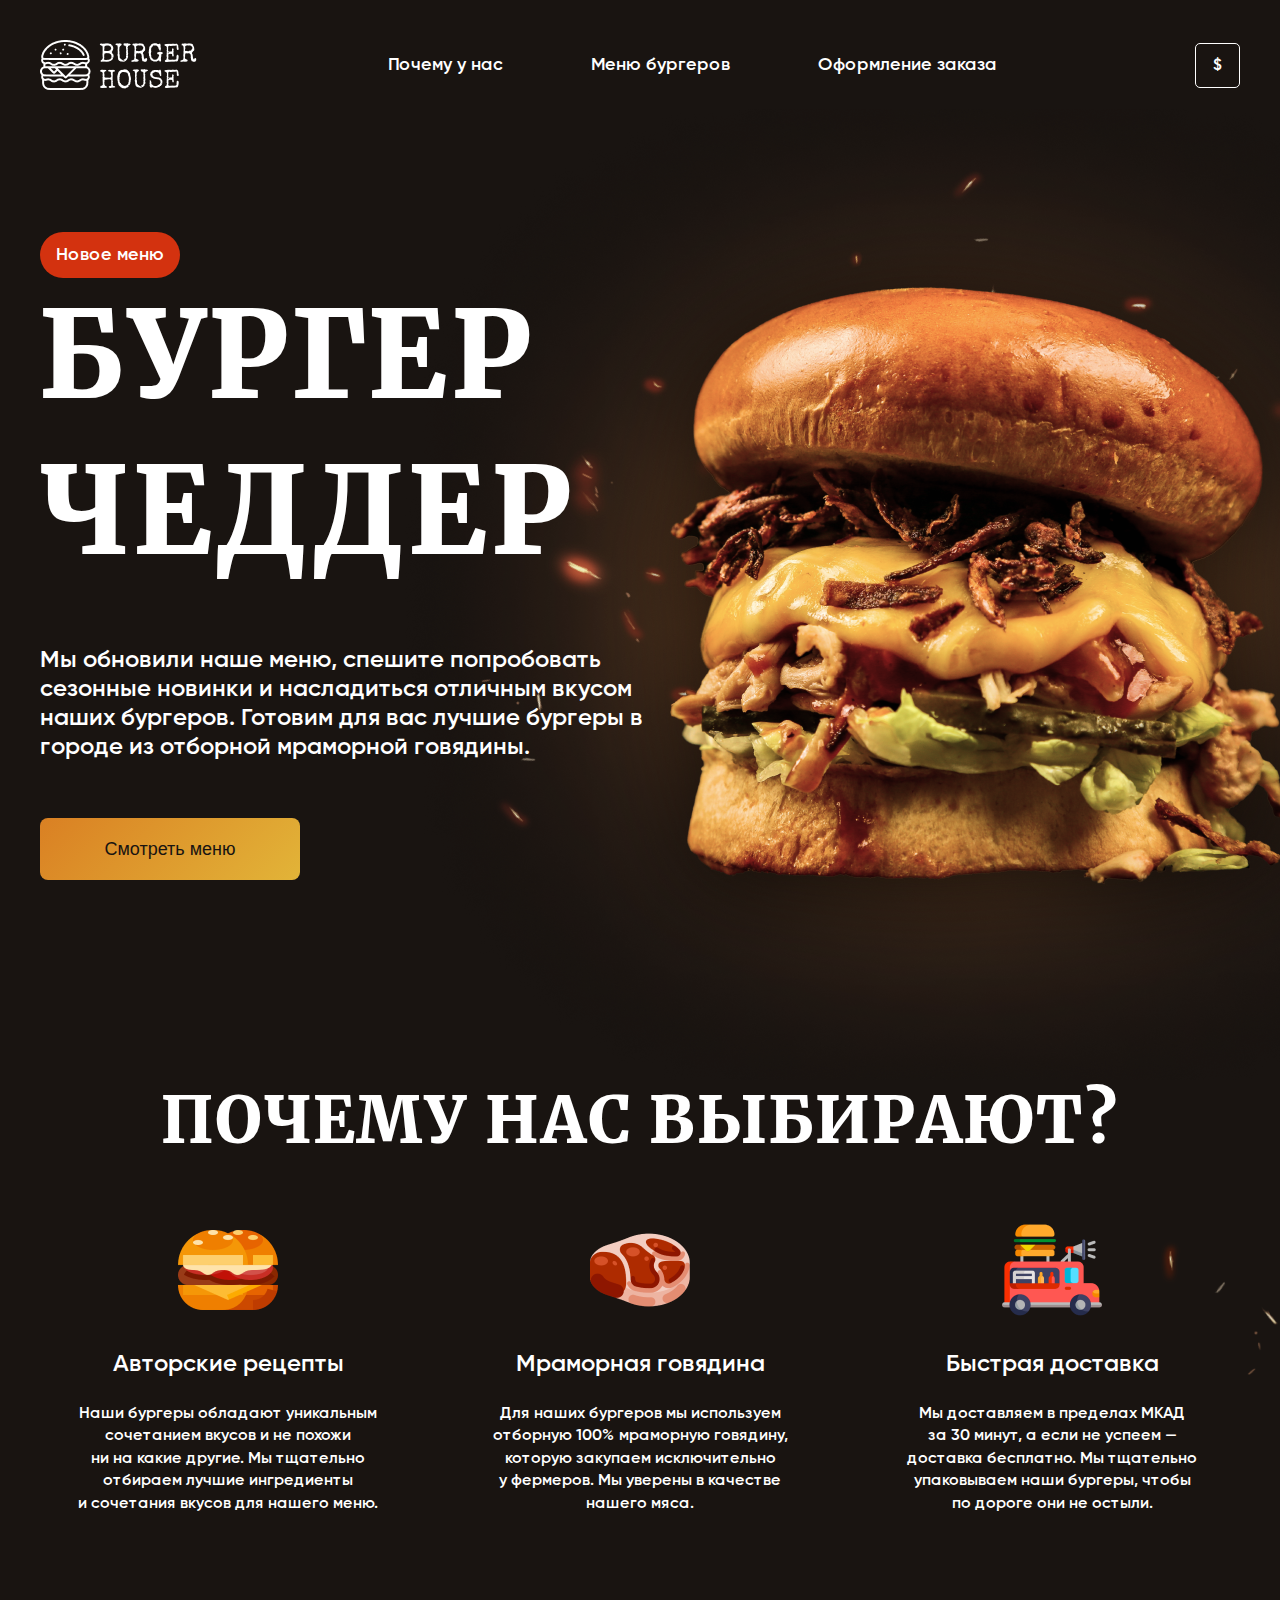
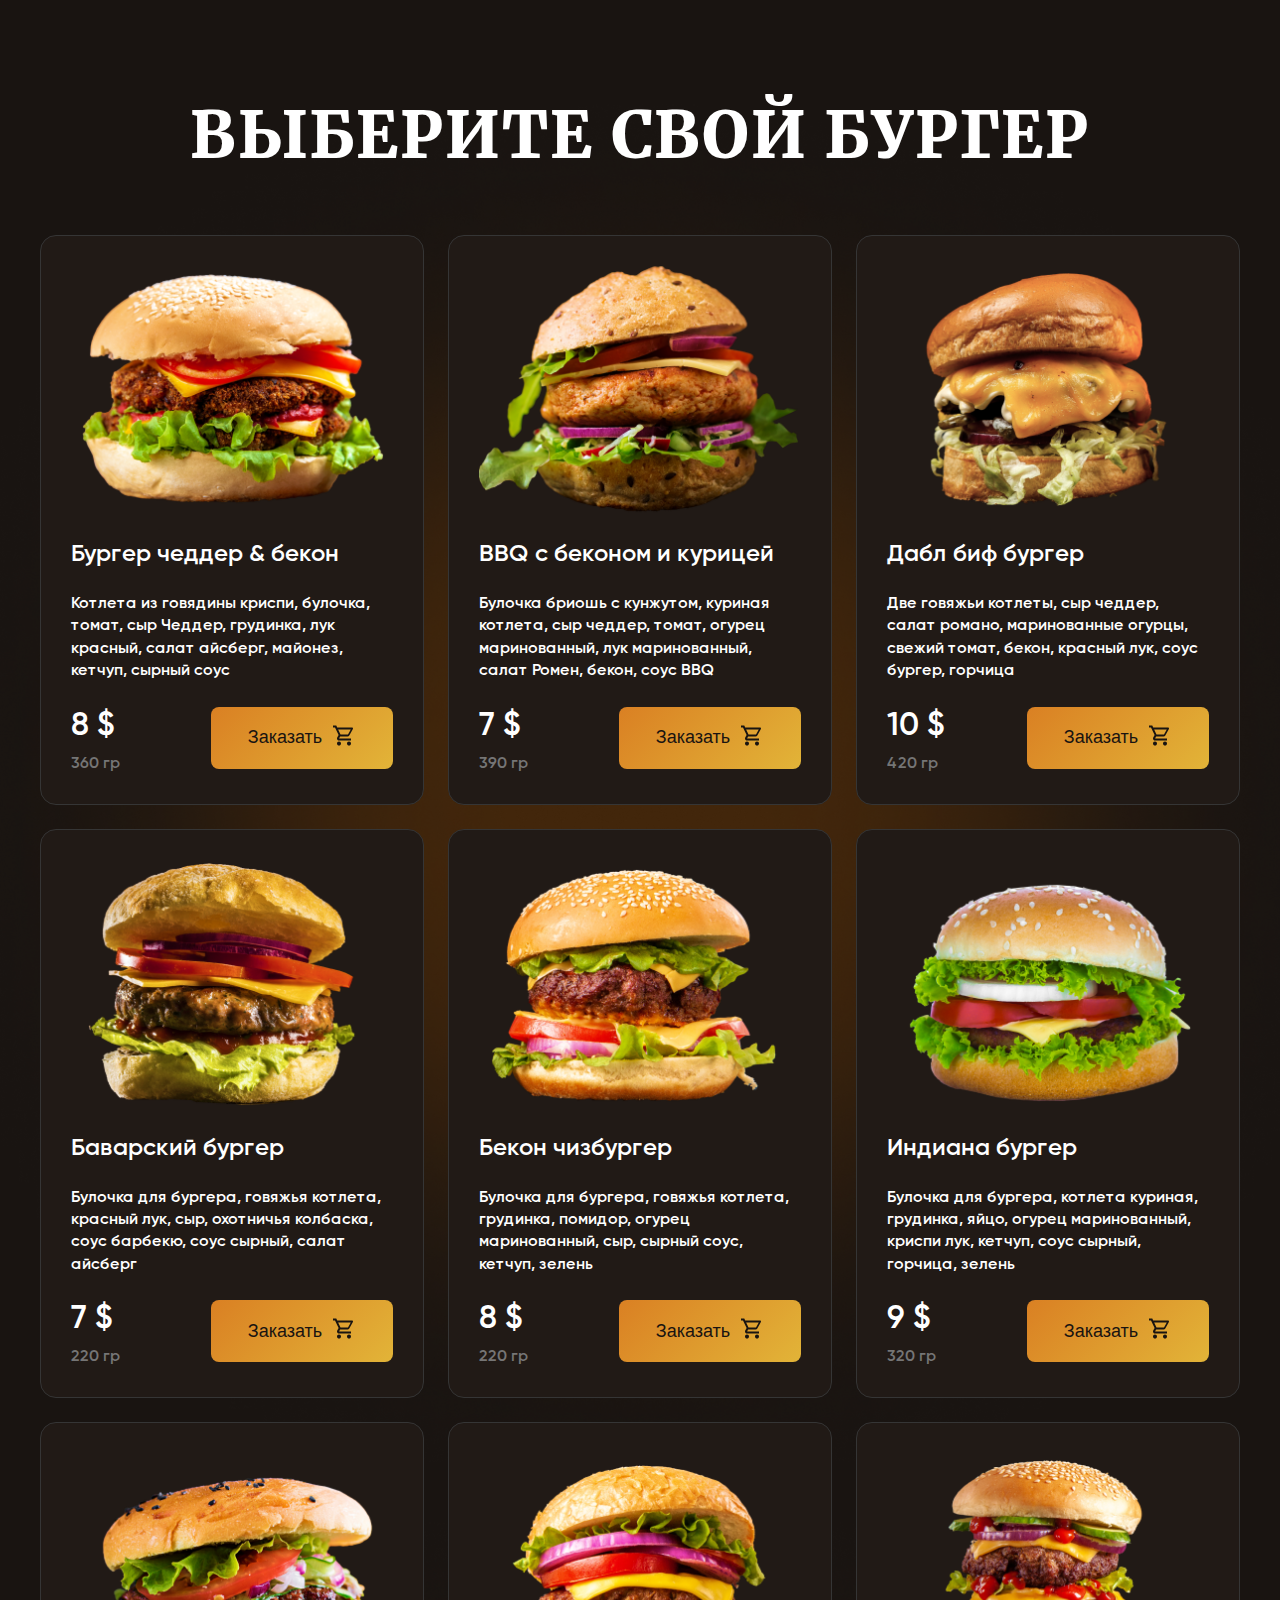
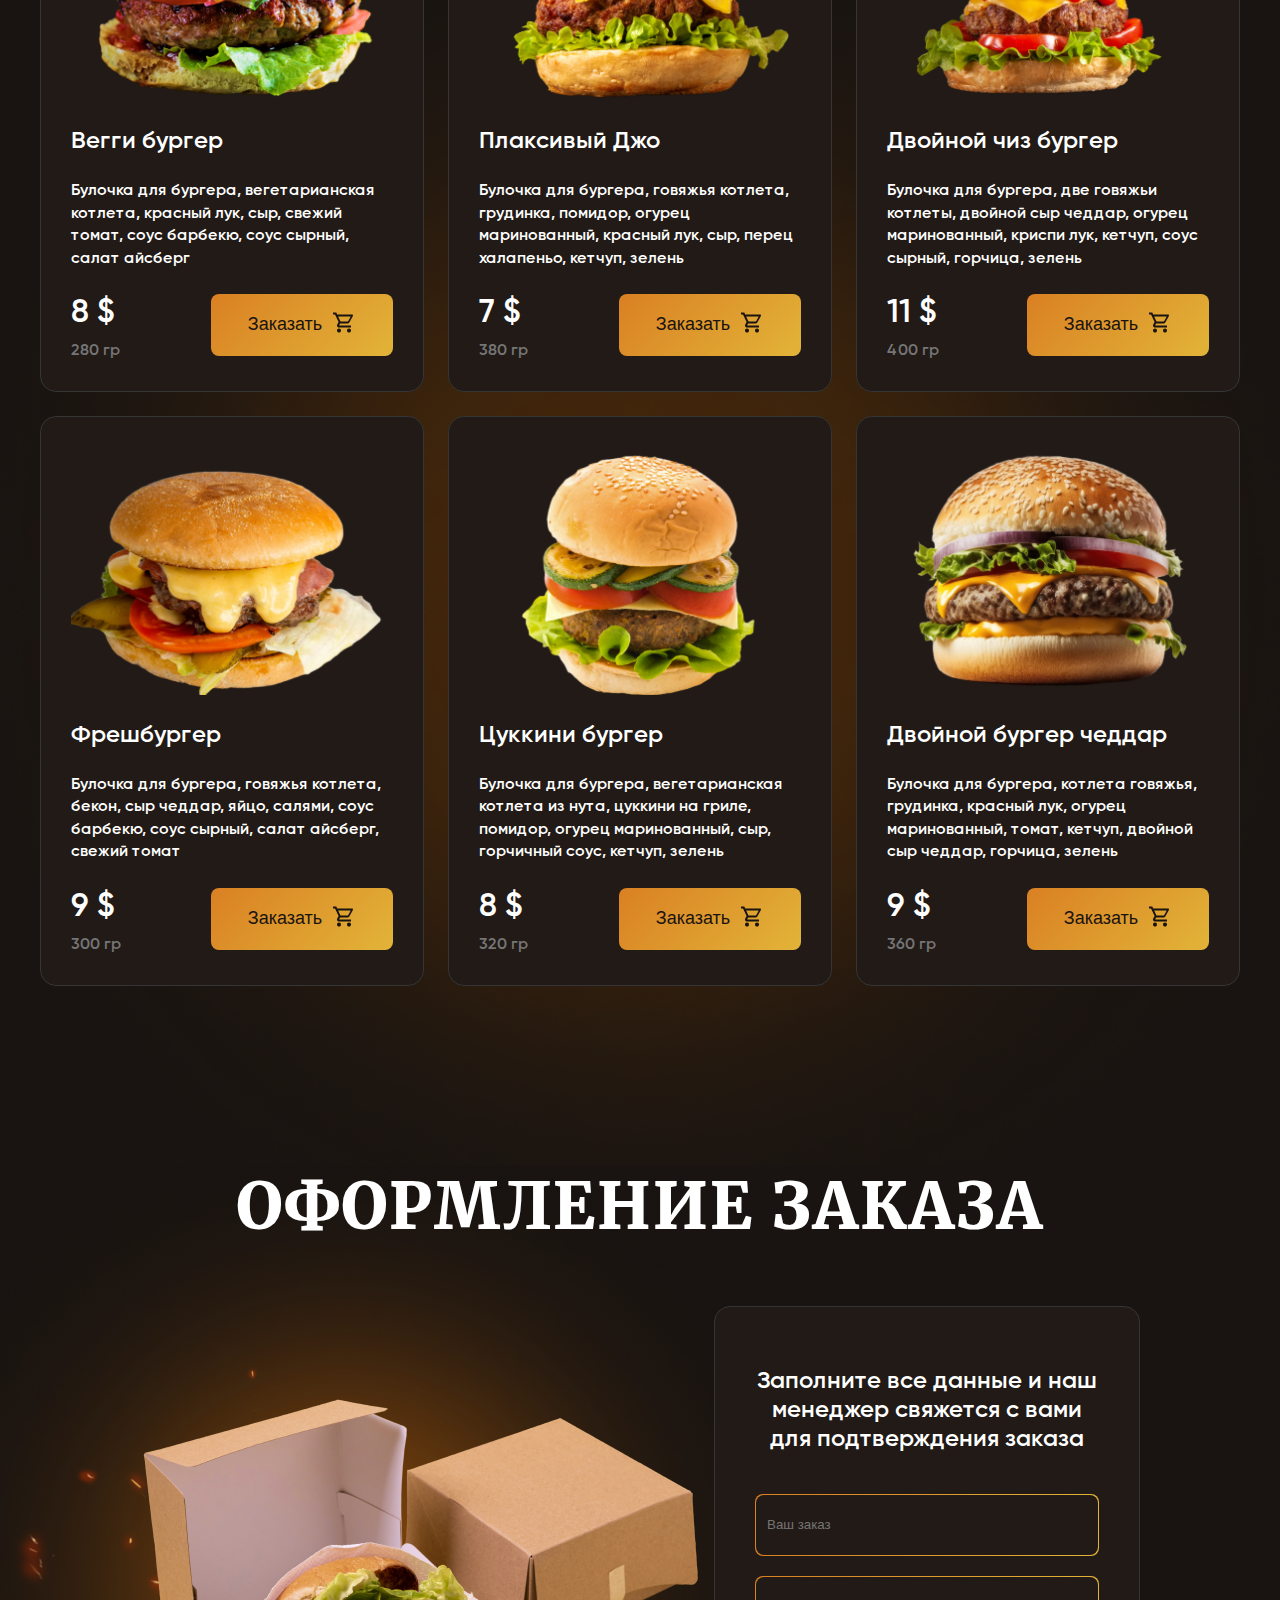
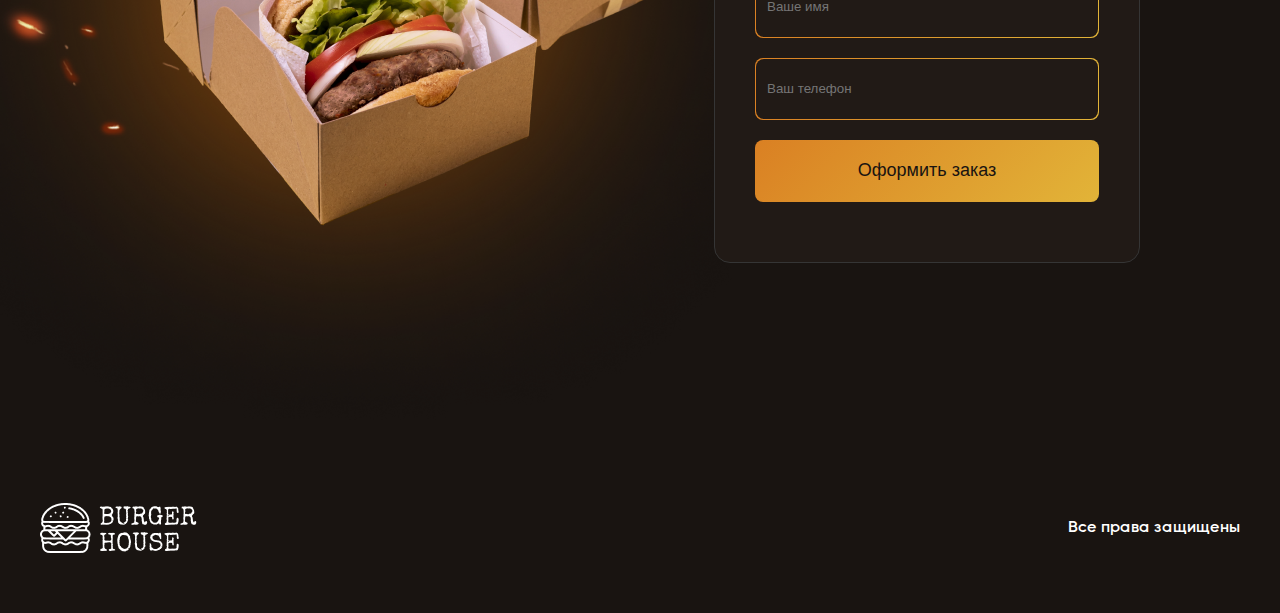
==== commit e43aff4e: "feat: add the ability to change currency, and form validation" ====
--- a/index.html
+++ b/index.html
@@ -4,6 +4,7 @@
   <meta charset="UTF-8">
   <title>БУРГЕР ЧЕДДЕР</title>
   <link rel="stylesheet" href="./src/styles/style.css">
+  <script src="./src/scripts/script.js" defer></script>
 </head>
 <body>
 
@@ -17,17 +18,17 @@
       <nav class="menu">
         <ul class="menu-list">
           <li class="menu-item">
-            <a href="#">Почему у нас</a>
+            <a data-link="why">Почему у нас</a>
           </li>
           <li class="menu-item">
-            <a href="#">Меню бургеров</a>
+            <a data-link="products">Меню бургеров</a>
           </li>
           <li class="menu-item">
-            <a href="#">Оформление заказа</a>
+            <a data-link="order">Оформление заказа</a>
           </li>
         </ul>
       </nav>
-      <div class="currency" title="Смена валюты">$</div>
+      <div class="currency" title="Смена валюты" id="change-currency">$</div>
     </div>
   </header>
 
@@ -41,7 +42,7 @@
           Готовим для вас лучшие бургеры в городе из отборной мраморной говядины.
         </p>
         <div class="main-action">
-          <button class="button">Смотреть меню</button>
+          <button class="button" id="main-action-button">Смотреть меню</button>
         </div>
       </div>
       <img src="./src/images/main_burger.png" alt="Big burger" class="main-image">
@@ -50,7 +51,7 @@
 
 </section>
 
-<section class="why">
+<section class="why" id="why">
 
   <div class="container">
 
@@ -85,7 +86,7 @@
 
 </section>
 
-<section class="products">
+<section class="products" id="products">
   <div class="container">
     <div class="products-title common-title">выберите свой бургер</div>
     <div class="products-items">
@@ -99,18 +100,14 @@
         </div>
         <div class="products-item-extra">
           <div class="products-items-info">
-            <div class="products-item-price">8 $</div>
+            <div class="products-item-price" data-base-price="8">8 $</div>
             <div class="products-item-weight">360 гр</div>
           </div>
           <div class="products-item-action">
             <button class="button product-button">
               <span>Заказать</span>
               <span>
-                <svg width="24" height="25" viewBox="0 0 24 25" fill="none" xmlns="http://www.w3.org/2000/svg">
-                  <path
-                    d="M17 18.5C17.5304 18.5 18.0391 18.7107 18.4142 19.0858C18.7893 19.4609 19 19.9696 19 20.5C19 21.0304 18.7893 21.5391 18.4142 21.9142C18.0391 22.2893 17.5304 22.5 17 22.5C16.4696 22.5 15.9609 22.2893 15.5858 21.9142C15.2107 21.5391 15 21.0304 15 20.5C15 19.39 15.89 18.5 17 18.5ZM1 2.5H4.27L5.21 4.5H20C20.2652 4.5 20.5196 4.60536 20.7071 4.79289C20.8946 4.98043 21 5.23478 21 5.5C21 5.67 20.95 5.84 20.88 6L17.3 12.47C16.96 13.08 16.3 13.5 15.55 13.5H8.1L7.2 15.13L7.17 15.25C7.17 15.3163 7.19634 15.3799 7.24322 15.4268C7.29011 15.4737 7.3537 15.5 7.42 15.5H19V17.5H7C6.46957 17.5 5.96086 17.2893 5.58579 16.9142C5.21071 16.5391 5 16.0304 5 15.5C5 15.15 5.09 14.82 5.24 14.54L6.6 12.09L3 4.5H1V2.5ZM7 18.5C7.53043 18.5 8.03914 18.7107 8.41421 19.0858C8.78929 19.4609 9 19.9696 9 20.5C9 21.0304 8.78929 21.5391 8.41421 21.9142C8.03914 22.2893 7.53043 22.5 7 22.5C6.46957 22.5 5.96086 22.2893 5.58579 21.9142C5.21071 21.5391 5 21.0304 5 20.5C5 19.39 5.89 18.5 7 18.5ZM16 11.5L18.78 6.5H6.14L8.5 11.5H16Z"
-                    fill="#191411"/>
-                </svg>
+                <img src="./src/images/shopping-card.svg" alt="shopping-card">
               </span>
             </button>
           </div>
@@ -126,18 +123,14 @@
         </div>
         <div class="products-item-extra">
           <div class="products-items-info">
-            <div class="products-item-price">7 $</div>
+            <div class="products-item-price" data-base-price="7">7 $</div>
             <div class="products-item-weight">390 гр</div>
           </div>
           <div class="products-item-action">
             <button class="button product-button">
               <span>Заказать</span>
               <span>
-                <svg width="24" height="25" viewBox="0 0 24 25" fill="none" xmlns="http://www.w3.org/2000/svg">
-                  <path
-                    d="M17 18.5C17.5304 18.5 18.0391 18.7107 18.4142 19.0858C18.7893 19.4609 19 19.9696 19 20.5C19 21.0304 18.7893 21.5391 18.4142 21.9142C18.0391 22.2893 17.5304 22.5 17 22.5C16.4696 22.5 15.9609 22.2893 15.5858 21.9142C15.2107 21.5391 15 21.0304 15 20.5C15 19.39 15.89 18.5 17 18.5ZM1 2.5H4.27L5.21 4.5H20C20.2652 4.5 20.5196 4.60536 20.7071 4.79289C20.8946 4.98043 21 5.23478 21 5.5C21 5.67 20.95 5.84 20.88 6L17.3 12.47C16.96 13.08 16.3 13.5 15.55 13.5H8.1L7.2 15.13L7.17 15.25C7.17 15.3163 7.19634 15.3799 7.24322 15.4268C7.29011 15.4737 7.3537 15.5 7.42 15.5H19V17.5H7C6.46957 17.5 5.96086 17.2893 5.58579 16.9142C5.21071 16.5391 5 16.0304 5 15.5C5 15.15 5.09 14.82 5.24 14.54L6.6 12.09L3 4.5H1V2.5ZM7 18.5C7.53043 18.5 8.03914 18.7107 8.41421 19.0858C8.78929 19.4609 9 19.9696 9 20.5C9 21.0304 8.78929 21.5391 8.41421 21.9142C8.03914 22.2893 7.53043 22.5 7 22.5C6.46957 22.5 5.96086 22.2893 5.58579 21.9142C5.21071 21.5391 5 21.0304 5 20.5C5 19.39 5.89 18.5 7 18.5ZM16 11.5L18.78 6.5H6.14L8.5 11.5H16Z"
-                    fill="#191411"/>
-                </svg>
+                <img src="./src/images/shopping-card.svg" alt="shopping-card">
               </span>
             </button>
           </div>
@@ -154,18 +147,14 @@
         </div>
         <div class="products-item-extra">
           <div class="products-items-info">
-            <div class="products-item-price">10 $</div>
+            <div class="products-item-price" data-base-price="10">10 $</div>
             <div class="products-item-weight">420 гр</div>
           </div>
           <div class="products-item-action">
             <button class="button product-button">
               <span>Заказать</span>
               <span>
-                <svg width="24" height="25" viewBox="0 0 24 25" fill="none" xmlns="http://www.w3.org/2000/svg">
-                  <path
-                    d="M17 18.5C17.5304 18.5 18.0391 18.7107 18.4142 19.0858C18.7893 19.4609 19 19.9696 19 20.5C19 21.0304 18.7893 21.5391 18.4142 21.9142C18.0391 22.2893 17.5304 22.5 17 22.5C16.4696 22.5 15.9609 22.2893 15.5858 21.9142C15.2107 21.5391 15 21.0304 15 20.5C15 19.39 15.89 18.5 17 18.5ZM1 2.5H4.27L5.21 4.5H20C20.2652 4.5 20.5196 4.60536 20.7071 4.79289C20.8946 4.98043 21 5.23478 21 5.5C21 5.67 20.95 5.84 20.88 6L17.3 12.47C16.96 13.08 16.3 13.5 15.55 13.5H8.1L7.2 15.13L7.17 15.25C7.17 15.3163 7.19634 15.3799 7.24322 15.4268C7.29011 15.4737 7.3537 15.5 7.42 15.5H19V17.5H7C6.46957 17.5 5.96086 17.2893 5.58579 16.9142C5.21071 16.5391 5 16.0304 5 15.5C5 15.15 5.09 14.82 5.24 14.54L6.6 12.09L3 4.5H1V2.5ZM7 18.5C7.53043 18.5 8.03914 18.7107 8.41421 19.0858C8.78929 19.4609 9 19.9696 9 20.5C9 21.0304 8.78929 21.5391 8.41421 21.9142C8.03914 22.2893 7.53043 22.5 7 22.5C6.46957 22.5 5.96086 22.2893 5.58579 21.9142C5.21071 21.5391 5 21.0304 5 20.5C5 19.39 5.89 18.5 7 18.5ZM16 11.5L18.78 6.5H6.14L8.5 11.5H16Z"
-                    fill="#191411"/>
-                </svg>
+                <img src="./src/images/shopping-card.svg" alt="shopping-card">
               </span>
             </button>
           </div>
@@ -181,18 +170,14 @@
         </div>
         <div class="products-item-extra">
           <div class="products-items-info">
-            <div class="products-item-price">7 $</div>
+            <div class="products-item-price" data-base-price="7">7 $</div>
             <div class="products-item-weight">220 гр</div>
           </div>
           <div class="products-item-action">
             <button class="button product-button">
               <span>Заказать</span>
               <span>
-                <svg width="24" height="25" viewBox="0 0 24 25" fill="none" xmlns="http://www.w3.org/2000/svg">
-                  <path
-                    d="M17 18.5C17.5304 18.5 18.0391 18.7107 18.4142 19.0858C18.7893 19.4609 19 19.9696 19 20.5C19 21.0304 18.7893 21.5391 18.4142 21.9142C18.0391 22.2893 17.5304 22.5 17 22.5C16.4696 22.5 15.9609 22.2893 15.5858 21.9142C15.2107 21.5391 15 21.0304 15 20.5C15 19.39 15.89 18.5 17 18.5ZM1 2.5H4.27L5.21 4.5H20C20.2652 4.5 20.5196 4.60536 20.7071 4.79289C20.8946 4.98043 21 5.23478 21 5.5C21 5.67 20.95 5.84 20.88 6L17.3 12.47C16.96 13.08 16.3 13.5 15.55 13.5H8.1L7.2 15.13L7.17 15.25C7.17 15.3163 7.19634 15.3799 7.24322 15.4268C7.29011 15.4737 7.3537 15.5 7.42 15.5H19V17.5H7C6.46957 17.5 5.96086 17.2893 5.58579 16.9142C5.21071 16.5391 5 16.0304 5 15.5C5 15.15 5.09 14.82 5.24 14.54L6.6 12.09L3 4.5H1V2.5ZM7 18.5C7.53043 18.5 8.03914 18.7107 8.41421 19.0858C8.78929 19.4609 9 19.9696 9 20.5C9 21.0304 8.78929 21.5391 8.41421 21.9142C8.03914 22.2893 7.53043 22.5 7 22.5C6.46957 22.5 5.96086 22.2893 5.58579 21.9142C5.21071 21.5391 5 21.0304 5 20.5C5 19.39 5.89 18.5 7 18.5ZM16 11.5L18.78 6.5H6.14L8.5 11.5H16Z"
-                    fill="#191411"/>
-                </svg>
+                <img src="./src/images/shopping-card.svg" alt="shopping-card">
               </span>
             </button>
           </div>
@@ -208,18 +193,14 @@
         </div>
         <div class="products-item-extra">
           <div class="products-items-info">
-            <div class="products-item-price">8 $</div>
+            <div class="products-item-price" data-base-price="8">8 $</div>
             <div class="products-item-weight">220 гр</div>
           </div>
           <div class="products-item-action">
             <button class="button product-button">
               <span>Заказать</span>
               <span>
-                <svg width="24" height="25" viewBox="0 0 24 25" fill="none" xmlns="http://www.w3.org/2000/svg">
-                  <path
-                    d="M17 18.5C17.5304 18.5 18.0391 18.7107 18.4142 19.0858C18.7893 19.4609 19 19.9696 19 20.5C19 21.0304 18.7893 21.5391 18.4142 21.9142C18.0391 22.2893 17.5304 22.5 17 22.5C16.4696 22.5 15.9609 22.2893 15.5858 21.9142C15.2107 21.5391 15 21.0304 15 20.5C15 19.39 15.89 18.5 17 18.5ZM1 2.5H4.27L5.21 4.5H20C20.2652 4.5 20.5196 4.60536 20.7071 4.79289C20.8946 4.98043 21 5.23478 21 5.5C21 5.67 20.95 5.84 20.88 6L17.3 12.47C16.96 13.08 16.3 13.5 15.55 13.5H8.1L7.2 15.13L7.17 15.25C7.17 15.3163 7.19634 15.3799 7.24322 15.4268C7.29011 15.4737 7.3537 15.5 7.42 15.5H19V17.5H7C6.46957 17.5 5.96086 17.2893 5.58579 16.9142C5.21071 16.5391 5 16.0304 5 15.5C5 15.15 5.09 14.82 5.24 14.54L6.6 12.09L3 4.5H1V2.5ZM7 18.5C7.53043 18.5 8.03914 18.7107 8.41421 19.0858C8.78929 19.4609 9 19.9696 9 20.5C9 21.0304 8.78929 21.5391 8.41421 21.9142C8.03914 22.2893 7.53043 22.5 7 22.5C6.46957 22.5 5.96086 22.2893 5.58579 21.9142C5.21071 21.5391 5 21.0304 5 20.5C5 19.39 5.89 18.5 7 18.5ZM16 11.5L18.78 6.5H6.14L8.5 11.5H16Z"
-                    fill="#191411"/>
-                </svg>
+                <img src="./src/images/shopping-card.svg" alt="shopping-card">
               </span>
             </button>
           </div>
@@ -235,18 +216,14 @@
         </div>
         <div class="products-item-extra">
           <div class="products-items-info">
-            <div class="products-item-price">9 $</div>
+            <div class="products-item-price" data-base-price="9">9 $</div>
             <div class="products-item-weight">320 гр</div>
           </div>
           <div class="products-item-action">
             <button class="button product-button">
               <span>Заказать</span>
               <span>
-                <svg width="24" height="25" viewBox="0 0 24 25" fill="none" xmlns="http://www.w3.org/2000/svg">
-                  <path
-                    d="M17 18.5C17.5304 18.5 18.0391 18.7107 18.4142 19.0858C18.7893 19.4609 19 19.9696 19 20.5C19 21.0304 18.7893 21.5391 18.4142 21.9142C18.0391 22.2893 17.5304 22.5 17 22.5C16.4696 22.5 15.9609 22.2893 15.5858 21.9142C15.2107 21.5391 15 21.0304 15 20.5C15 19.39 15.89 18.5 17 18.5ZM1 2.5H4.27L5.21 4.5H20C20.2652 4.5 20.5196 4.60536 20.7071 4.79289C20.8946 4.98043 21 5.23478 21 5.5C21 5.67 20.95 5.84 20.88 6L17.3 12.47C16.96 13.08 16.3 13.5 15.55 13.5H8.1L7.2 15.13L7.17 15.25C7.17 15.3163 7.19634 15.3799 7.24322 15.4268C7.29011 15.4737 7.3537 15.5 7.42 15.5H19V17.5H7C6.46957 17.5 5.96086 17.2893 5.58579 16.9142C5.21071 16.5391 5 16.0304 5 15.5C5 15.15 5.09 14.82 5.24 14.54L6.6 12.09L3 4.5H1V2.5ZM7 18.5C7.53043 18.5 8.03914 18.7107 8.41421 19.0858C8.78929 19.4609 9 19.9696 9 20.5C9 21.0304 8.78929 21.5391 8.41421 21.9142C8.03914 22.2893 7.53043 22.5 7 22.5C6.46957 22.5 5.96086 22.2893 5.58579 21.9142C5.21071 21.5391 5 21.0304 5 20.5C5 19.39 5.89 18.5 7 18.5ZM16 11.5L18.78 6.5H6.14L8.5 11.5H16Z"
-                    fill="#191411"/>
-                </svg>
+                <img src="./src/images/shopping-card.svg" alt="shopping-card">
               </span>
             </button>
           </div>
@@ -262,18 +239,14 @@
         </div>
         <div class="products-item-extra">
           <div class="products-items-info">
-            <div class="products-item-price">8 $</div>
+            <div class="products-item-price" data-base-price="8">8 $</div>
             <div class="products-item-weight">280 гр</div>
           </div>
           <div class="products-item-action">
             <button class="button product-button">
               <span>Заказать</span>
               <span>
-                <svg width="24" height="25" viewBox="0 0 24 25" fill="none" xmlns="http://www.w3.org/2000/svg">
-                  <path
-                    d="M17 18.5C17.5304 18.5 18.0391 18.7107 18.4142 19.0858C18.7893 19.4609 19 19.9696 19 20.5C19 21.0304 18.7893 21.5391 18.4142 21.9142C18.0391 22.2893 17.5304 22.5 17 22.5C16.4696 22.5 15.9609 22.2893 15.5858 21.9142C15.2107 21.5391 15 21.0304 15 20.5C15 19.39 15.89 18.5 17 18.5ZM1 2.5H4.27L5.21 4.5H20C20.2652 4.5 20.5196 4.60536 20.7071 4.79289C20.8946 4.98043 21 5.23478 21 5.5C21 5.67 20.95 5.84 20.88 6L17.3 12.47C16.96 13.08 16.3 13.5 15.55 13.5H8.1L7.2 15.13L7.17 15.25C7.17 15.3163 7.19634 15.3799 7.24322 15.4268C7.29011 15.4737 7.3537 15.5 7.42 15.5H19V17.5H7C6.46957 17.5 5.96086 17.2893 5.58579 16.9142C5.21071 16.5391 5 16.0304 5 15.5C5 15.15 5.09 14.82 5.24 14.54L6.6 12.09L3 4.5H1V2.5ZM7 18.5C7.53043 18.5 8.03914 18.7107 8.41421 19.0858C8.78929 19.4609 9 19.9696 9 20.5C9 21.0304 8.78929 21.5391 8.41421 21.9142C8.03914 22.2893 7.53043 22.5 7 22.5C6.46957 22.5 5.96086 22.2893 5.58579 21.9142C5.21071 21.5391 5 21.0304 5 20.5C5 19.39 5.89 18.5 7 18.5ZM16 11.5L18.78 6.5H6.14L8.5 11.5H16Z"
-                    fill="#191411"/>
-                </svg>
+                <img src="./src/images/shopping-card.svg" alt="shopping-card">
               </span>
             </button>
           </div>
@@ -289,18 +262,14 @@
         </div>
         <div class="products-item-extra">
           <div class="products-items-info">
-            <div class="products-item-price">7 $</div>
+            <div class="products-item-price" data-base-price="7">7 $</div>
             <div class="products-item-weight">380 гр</div>
           </div>
           <div class="products-item-action">
             <button class="button product-button">
               <span>Заказать</span>
               <span>
-                <svg width="24" height="25" viewBox="0 0 24 25" fill="none" xmlns="http://www.w3.org/2000/svg">
-                  <path
-                    d="M17 18.5C17.5304 18.5 18.0391 18.7107 18.4142 19.0858C18.7893 19.4609 19 19.9696 19 20.5C19 21.0304 18.7893 21.5391 18.4142 21.9142C18.0391 22.2893 17.5304 22.5 17 22.5C16.4696 22.5 15.9609 22.2893 15.5858 21.9142C15.2107 21.5391 15 21.0304 15 20.5C15 19.39 15.89 18.5 17 18.5ZM1 2.5H4.27L5.21 4.5H20C20.2652 4.5 20.5196 4.60536 20.7071 4.79289C20.8946 4.98043 21 5.23478 21 5.5C21 5.67 20.95 5.84 20.88 6L17.3 12.47C16.96 13.08 16.3 13.5 15.55 13.5H8.1L7.2 15.13L7.17 15.25C7.17 15.3163 7.19634 15.3799 7.24322 15.4268C7.29011 15.4737 7.3537 15.5 7.42 15.5H19V17.5H7C6.46957 17.5 5.96086 17.2893 5.58579 16.9142C5.21071 16.5391 5 16.0304 5 15.5C5 15.15 5.09 14.82 5.24 14.54L6.6 12.09L3 4.5H1V2.5ZM7 18.5C7.53043 18.5 8.03914 18.7107 8.41421 19.0858C8.78929 19.4609 9 19.9696 9 20.5C9 21.0304 8.78929 21.5391 8.41421 21.9142C8.03914 22.2893 7.53043 22.5 7 22.5C6.46957 22.5 5.96086 22.2893 5.58579 21.9142C5.21071 21.5391 5 21.0304 5 20.5C5 19.39 5.89 18.5 7 18.5ZM16 11.5L18.78 6.5H6.14L8.5 11.5H16Z"
-                    fill="#191411"/>
-                </svg>
+                <img src="./src/images/shopping-card.svg" alt="shopping-card">
               </span>
             </button>
           </div>
@@ -316,18 +285,14 @@
         </div>
         <div class="products-item-extra">
           <div class="products-items-info">
-            <div class="products-item-price">11 $</div>
+            <div class="products-item-price" data-base-price="11">11 $</div>
             <div class="products-item-weight">400 гр</div>
           </div>
           <div class="products-item-action">
             <button class="button product-button">
               <span>Заказать</span>
               <span>
-                <svg width="24" height="25" viewBox="0 0 24 25" fill="none" xmlns="http://www.w3.org/2000/svg">
-                  <path
-                    d="M17 18.5C17.5304 18.5 18.0391 18.7107 18.4142 19.0858C18.7893 19.4609 19 19.9696 19 20.5C19 21.0304 18.7893 21.5391 18.4142 21.9142C18.0391 22.2893 17.5304 22.5 17 22.5C16.4696 22.5 15.9609 22.2893 15.5858 21.9142C15.2107 21.5391 15 21.0304 15 20.5C15 19.39 15.89 18.5 17 18.5ZM1 2.5H4.27L5.21 4.5H20C20.2652 4.5 20.5196 4.60536 20.7071 4.79289C20.8946 4.98043 21 5.23478 21 5.5C21 5.67 20.95 5.84 20.88 6L17.3 12.47C16.96 13.08 16.3 13.5 15.55 13.5H8.1L7.2 15.13L7.17 15.25C7.17 15.3163 7.19634 15.3799 7.24322 15.4268C7.29011 15.4737 7.3537 15.5 7.42 15.5H19V17.5H7C6.46957 17.5 5.96086 17.2893 5.58579 16.9142C5.21071 16.5391 5 16.0304 5 15.5C5 15.15 5.09 14.82 5.24 14.54L6.6 12.09L3 4.5H1V2.5ZM7 18.5C7.53043 18.5 8.03914 18.7107 8.41421 19.0858C8.78929 19.4609 9 19.9696 9 20.5C9 21.0304 8.78929 21.5391 8.41421 21.9142C8.03914 22.2893 7.53043 22.5 7 22.5C6.46957 22.5 5.96086 22.2893 5.58579 21.9142C5.21071 21.5391 5 21.0304 5 20.5C5 19.39 5.89 18.5 7 18.5ZM16 11.5L18.78 6.5H6.14L8.5 11.5H16Z"
-                    fill="#191411"/>
-                </svg>
+                <img src="./src/images/shopping-card.svg" alt="shopping-card">
               </span>
             </button>
           </div>
@@ -343,18 +308,14 @@
         </div>
         <div class="products-item-extra">
           <div class="products-items-info">
-            <div class="products-item-price">9 $</div>
+            <div class="products-item-price" data-base-price="9">9 $</div>
             <div class="products-item-weight">300 гр</div>
           </div>
           <div class="products-item-action">
             <button class="button product-button">
               <span>Заказать</span>
               <span>
-                <svg width="24" height="25" viewBox="0 0 24 25" fill="none" xmlns="http://www.w3.org/2000/svg">
-                  <path
-                    d="M17 18.5C17.5304 18.5 18.0391 18.7107 18.4142 19.0858C18.7893 19.4609 19 19.9696 19 20.5C19 21.0304 18.7893 21.5391 18.4142 21.9142C18.0391 22.2893 17.5304 22.5 17 22.5C16.4696 22.5 15.9609 22.2893 15.5858 21.9142C15.2107 21.5391 15 21.0304 15 20.5C15 19.39 15.89 18.5 17 18.5ZM1 2.5H4.27L5.21 4.5H20C20.2652 4.5 20.5196 4.60536 20.7071 4.79289C20.8946 4.98043 21 5.23478 21 5.5C21 5.67 20.95 5.84 20.88 6L17.3 12.47C16.96 13.08 16.3 13.5 15.55 13.5H8.1L7.2 15.13L7.17 15.25C7.17 15.3163 7.19634 15.3799 7.24322 15.4268C7.29011 15.4737 7.3537 15.5 7.42 15.5H19V17.5H7C6.46957 17.5 5.96086 17.2893 5.58579 16.9142C5.21071 16.5391 5 16.0304 5 15.5C5 15.15 5.09 14.82 5.24 14.54L6.6 12.09L3 4.5H1V2.5ZM7 18.5C7.53043 18.5 8.03914 18.7107 8.41421 19.0858C8.78929 19.4609 9 19.9696 9 20.5C9 21.0304 8.78929 21.5391 8.41421 21.9142C8.03914 22.2893 7.53043 22.5 7 22.5C6.46957 22.5 5.96086 22.2893 5.58579 21.9142C5.21071 21.5391 5 21.0304 5 20.5C5 19.39 5.89 18.5 7 18.5ZM16 11.5L18.78 6.5H6.14L8.5 11.5H16Z"
-                    fill="#191411"/>
-                </svg>
+                <img src="./src/images/shopping-card.svg" alt="shopping-card">
               </span>
             </button>
           </div>
@@ -370,18 +331,14 @@
         </div>
         <div class="products-item-extra">
           <div class="products-items-info">
-            <div class="products-item-price">8 $</div>
+            <div class="products-item-price" data-base-price="8">8 $</div>
             <div class="products-item-weight">320 гр</div>
           </div>
           <div class="products-item-action">
             <button class="button product-button">
               <span>Заказать</span>
               <span>
-                <svg width="24" height="25" viewBox="0 0 24 25" fill="none" xmlns="http://www.w3.org/2000/svg">
-                  <path
-                    d="M17 18.5C17.5304 18.5 18.0391 18.7107 18.4142 19.0858C18.7893 19.4609 19 19.9696 19 20.5C19 21.0304 18.7893 21.5391 18.4142 21.9142C18.0391 22.2893 17.5304 22.5 17 22.5C16.4696 22.5 15.9609 22.2893 15.5858 21.9142C15.2107 21.5391 15 21.0304 15 20.5C15 19.39 15.89 18.5 17 18.5ZM1 2.5H4.27L5.21 4.5H20C20.2652 4.5 20.5196 4.60536 20.7071 4.79289C20.8946 4.98043 21 5.23478 21 5.5C21 5.67 20.95 5.84 20.88 6L17.3 12.47C16.96 13.08 16.3 13.5 15.55 13.5H8.1L7.2 15.13L7.17 15.25C7.17 15.3163 7.19634 15.3799 7.24322 15.4268C7.29011 15.4737 7.3537 15.5 7.42 15.5H19V17.5H7C6.46957 17.5 5.96086 17.2893 5.58579 16.9142C5.21071 16.5391 5 16.0304 5 15.5C5 15.15 5.09 14.82 5.24 14.54L6.6 12.09L3 4.5H1V2.5ZM7 18.5C7.53043 18.5 8.03914 18.7107 8.41421 19.0858C8.78929 19.4609 9 19.9696 9 20.5C9 21.0304 8.78929 21.5391 8.41421 21.9142C8.03914 22.2893 7.53043 22.5 7 22.5C6.46957 22.5 5.96086 22.2893 5.58579 21.9142C5.21071 21.5391 5 21.0304 5 20.5C5 19.39 5.89 18.5 7 18.5ZM16 11.5L18.78 6.5H6.14L8.5 11.5H16Z"
-                    fill="#191411"/>
-                </svg>
+                <img src="./src/images/shopping-card.svg" alt="shopping-card">
               </span>
             </button>
           </div>
@@ -397,18 +354,14 @@
         </div>
         <div class="products-item-extra">
           <div class="products-items-info">
-            <div class="products-item-price">9 $</div>
+            <div class="products-item-price" data-base-price="9">9 $</div>
             <div class="products-item-weight">360 гр</div>
           </div>
           <div class="products-item-action">
             <button class="button product-button">
               <span>Заказать</span>
               <span>
-                <svg width="24" height="25" viewBox="0 0 24 25" fill="none" xmlns="http://www.w3.org/2000/svg">
-                  <path
-                    d="M17 18.5C17.5304 18.5 18.0391 18.7107 18.4142 19.0858C18.7893 19.4609 19 19.9696 19 20.5C19 21.0304 18.7893 21.5391 18.4142 21.9142C18.0391 22.2893 17.5304 22.5 17 22.5C16.4696 22.5 15.9609 22.2893 15.5858 21.9142C15.2107 21.5391 15 21.0304 15 20.5C15 19.39 15.89 18.5 17 18.5ZM1 2.5H4.27L5.21 4.5H20C20.2652 4.5 20.5196 4.60536 20.7071 4.79289C20.8946 4.98043 21 5.23478 21 5.5C21 5.67 20.95 5.84 20.88 6L17.3 12.47C16.96 13.08 16.3 13.5 15.55 13.5H8.1L7.2 15.13L7.17 15.25C7.17 15.3163 7.19634 15.3799 7.24322 15.4268C7.29011 15.4737 7.3537 15.5 7.42 15.5H19V17.5H7C6.46957 17.5 5.96086 17.2893 5.58579 16.9142C5.21071 16.5391 5 16.0304 5 15.5C5 15.15 5.09 14.82 5.24 14.54L6.6 12.09L3 4.5H1V2.5ZM7 18.5C7.53043 18.5 8.03914 18.7107 8.41421 19.0858C8.78929 19.4609 9 19.9696 9 20.5C9 21.0304 8.78929 21.5391 8.41421 21.9142C8.03914 22.2893 7.53043 22.5 7 22.5C6.46957 22.5 5.96086 22.2893 5.58579 21.9142C5.21071 21.5391 5 21.0304 5 20.5C5 19.39 5.89 18.5 7 18.5ZM16 11.5L18.78 6.5H6.14L8.5 11.5H16Z"
-                    fill="#191411"/>
-                </svg>
+                <img src="./src/images/shopping-card.svg" alt="shopping-card">
               </span>
             </button>
           </div>
@@ -418,7 +371,7 @@
   </div>
 </section>
 
-<section class="order">
+<section class="order" id="order">
   <div class="container">
     <div class="order-title common-title">оформление заказа</div>
     <img src="./src/images/order_image.png" alt="order_image" class="order-image">
@@ -426,15 +379,15 @@
       <div class="order-form-text">Заполните все данные и наш менеджер свяжется с вами для подтверждения заказа</div>
       <div class="order-form-inputs">
         <div class="order-form-input">
-          <input type="text" placeholder="Ваш заказ">
+          <input type="text" placeholder="Ваш заказ" id="burger">
         </div>
         <div class="order-form-input">
-          <input type="text" placeholder="Ваше имя">
+          <input type="text" placeholder="Ваше имя" id="name">
         </div>
         <div class="order-form-input">
-          <input type="text" placeholder="Ваш телефон">
-        </div>
-        <button class="button">Оформить заказ</button>
+          <input type="text" placeholder="Ваш телефон" id="phone">
+        </div>
+        <button class="button" id="order-action">Оформить заказ</button>
       </div>
     </div>
   </div>
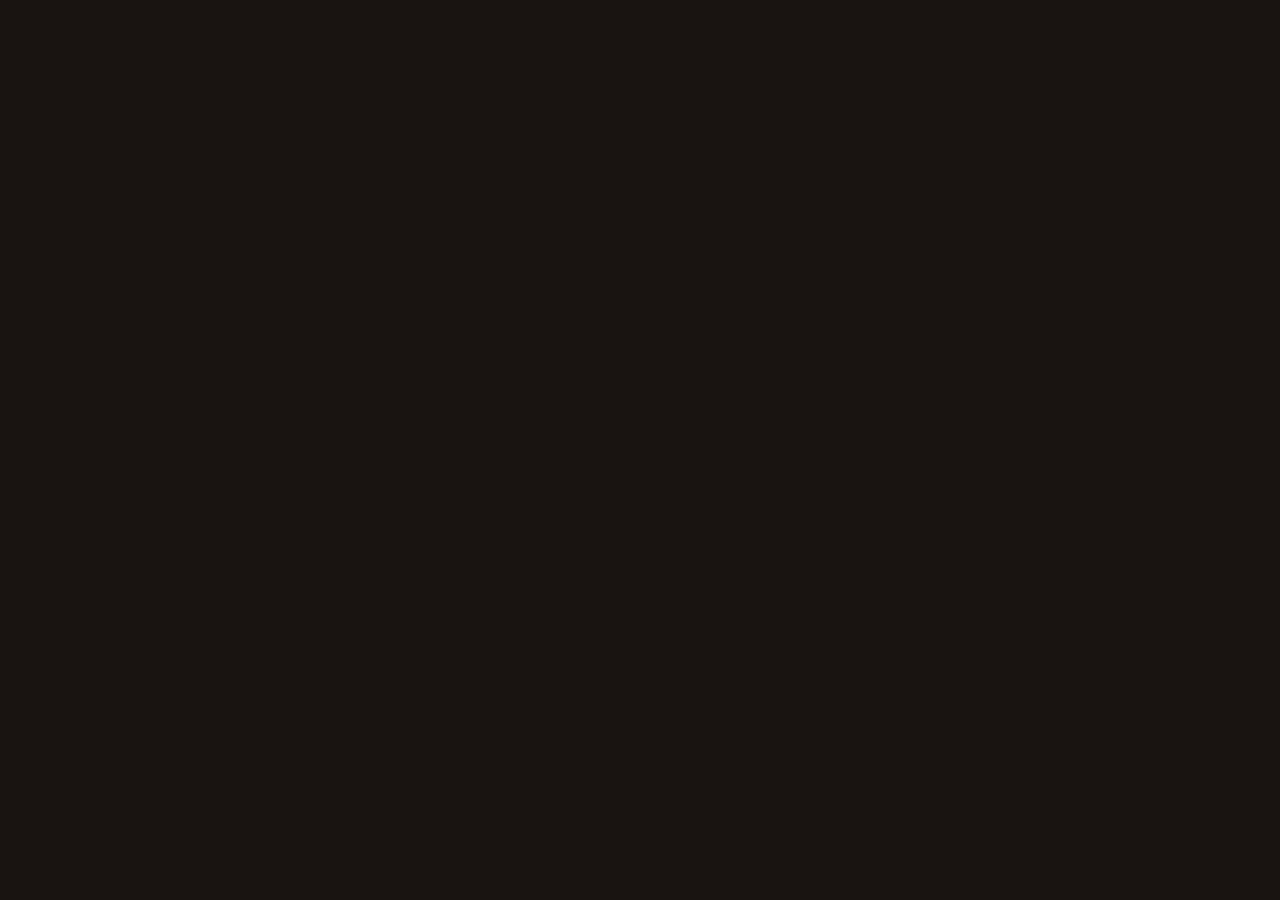
==== commit 2b337221: "add deployment" ====
--- a/index.html
+++ b/index.html
@@ -1,406 +1,13 @@
-<!DOCTYPE html>
-<html lang="en">
+<!doctype html>
+<html lang="en" data-critters-container>
 <head>
-  <meta charset="UTF-8">
-  <title>БУРГЕР ЧЕДДЕР</title>
-  <link rel="stylesheet" href="./src/styles/style.css">
-  <script src="./src/scripts/script.js" defer></script>
-</head>
+  <meta charset="utf-8">
+  <title>Burgers</title>
+  <base href="/burgers/">
+  <meta name="viewport" content="width=device-width, initial-scale=1">
+  <link rel="shortcut icon" href="./assets/images/favicon.png" type="image/x-icon">
+<style>*{margin:0;padding:0}@font-face{font-family:Gilroy;src:url(Gilroy-Semibold.04e2f3d6f9e878bd.ttf)}body{background-color:#191411;font-family:Gilroy,sans-serif;color:#fff}</style><link rel="stylesheet" href="styles.7f3cbea7ef871744.css" media="print" onload="this.media='all'"><noscript><link rel="stylesheet" href="styles.7f3cbea7ef871744.css"></noscript></head>
 <body>
-
-<section class="main">
-
-  <header class="header">
-    <div class="container">
-      <div class="logo">
-        <img src="./src/images/Logo.png" alt="Logo">
-      </div>
-      <nav class="menu">
-        <ul class="menu-list">
-          <li class="menu-item">
-            <a data-link="why">Почему у нас</a>
-          </li>
-          <li class="menu-item">
-            <a data-link="products">Меню бургеров</a>
-          </li>
-          <li class="menu-item">
-            <a data-link="order">Оформление заказа</a>
-          </li>
-        </ul>
-      </nav>
-      <div class="currency" title="Смена валюты" id="change-currency">$</div>
-    </div>
-  </header>
-
-  <section class="main-content">
-    <div class="container">
-      <div class="main-info">
-        <span class="main-small-info">Новое меню</span>
-        <h1 class="main-title">бургер чеддер</h1>
-        <p class="main-text">
-          Мы обновили наше меню, спешите попробовать сезонные новинки и насладиться отличным вкусом наших бургеров.
-          Готовим для вас лучшие бургеры в городе из отборной мраморной говядины.
-        </p>
-        <div class="main-action">
-          <button class="button" id="main-action-button">Смотреть меню</button>
-        </div>
-      </div>
-      <img src="./src/images/main_burger.png" alt="Big burger" class="main-image">
-    </div>
-  </section>
-
-</section>
-
-<section class="why" id="why">
-
-  <div class="container">
-
-    <div class="why-title common-title">почему нас выбирают?</div>
-    <div class="why-items">
-      <div class="why-item">
-        <img src="./src/images/burger.png" alt="burger" class="why-item-image">
-        <div class="why-item-title">Авторские рецепты</div>
-        <div class="why-item-text">Наши бургеры обладают уникальным сочетанием вкусов и не похожи ни на какие другие.
-          Мы тщательно отбираем лучшие ингредиенты и сочетания вкусов для нашего меню.
-        </div>
-      </div>
-
-      <div class="why-item">
-        <img src="./src/images/meat.png" alt="burger" class="why-item-image">
-        <div class="why-item-title">Мраморная говядина</div>
-        <div class="why-item-text">Для наших бургеров мы используем отборную 100% мраморную говядину, которую закупаем
-          исключительно у фермеров. Мы уверены в качестве нашего мяса.
-        </div>
-      </div>
-
-      <div class="why-item">
-        <img src="./src/images/food%20truck.png" alt="burger" class="why-item-image">
-        <div class="why-item-title">Быстрая доставка</div>
-        <div class="why-item-text">Мы доставляем в пределах МКАД за 30 минут, а если не успеем — доставка бесплатно.
-          Мы тщательно упаковываем наши бургеры, чтобы по дороге они не остыли.
-        </div>
-      </div>
-    </div>
-
-  </div>
-
-</section>
-
-<section class="products" id="products">
-  <div class="container">
-    <div class="products-title common-title">выберите свой бургер</div>
-    <div class="products-items">
-      <div class="products-item">
-        <div class="products-item-image">
-          <img src="./src/images/1.png" alt="burger1">
-        </div>
-        <div class="products-item-title">Бургер чеддер & бекон</div>
-        <div class="products-item-text">Котлета из говядины криспи, булочка, томат, сыр Чеддер, грудинка, лук красный,
-          салат айсберг, майонез, кетчуп, сырный соус
-        </div>
-        <div class="products-item-extra">
-          <div class="products-items-info">
-            <div class="products-item-price" data-base-price="8">8 $</div>
-            <div class="products-item-weight">360 гр</div>
-          </div>
-          <div class="products-item-action">
-            <button class="button product-button">
-              <span>Заказать</span>
-              <span>
-                <img src="./src/images/shopping-card.svg" alt="shopping-card">
-              </span>
-            </button>
-          </div>
-        </div>
-      </div>
-      <div class="products-item">
-        <div class="products-item-image">
-          <img src="./src/images/2.png" alt="burger2">
-        </div>
-        <div class="products-item-title">BBQ с беконом и курицей</div>
-        <div class="products-item-text">Булочка бриошь с кунжутом, куриная котлета, сыр чеддер, томат, огурец
-          маринованный, лук маринованный, салат Ромен, бекон, соус BBQ
-        </div>
-        <div class="products-item-extra">
-          <div class="products-items-info">
-            <div class="products-item-price" data-base-price="7">7 $</div>
-            <div class="products-item-weight">390 гр</div>
-          </div>
-          <div class="products-item-action">
-            <button class="button product-button">
-              <span>Заказать</span>
-              <span>
-                <img src="./src/images/shopping-card.svg" alt="shopping-card">
-              </span>
-            </button>
-          </div>
-        </div>
-      </div>
-      <div class="products-item">
-        <div class="products-item-image">
-          <img src="./src/images/3.png" alt="burger3">
-        </div>
-        <div class="products-item-title">Дабл биф бургер</div>
-        <div class="products-item-text">Две говяжьи котлеты, сыр чеддер, салат романо, маринованные огурцы, свежий
-          томат, бекон, красный лук, -соус бургер, горчица
-        </div>
-        <div class="products-item-extra">
-          <div class="products-items-info">
-            <div class="products-item-price" data-base-price="10">10 $</div>
-            <div class="products-item-weight">420 гр</div>
-          </div>
-          <div class="products-item-action">
-            <button class="button product-button">
-              <span>Заказать</span>
-              <span>
-                <img src="./src/images/shopping-card.svg" alt="shopping-card">
-              </span>
-            </button>
-          </div>
-        </div>
-      </div>
-      <div class="products-item">
-        <div class="products-item-image">
-          <img src="./src/images/4.png" alt="burger4">
-        </div>
-        <div class="products-item-title">Баварский бургер</div>
-        <div class="products-item-text">Булочка для бургера, говяжья котлета, красный лук, сыр, охотничья колбаска, соус
-          барбекю, соус сырный, салат айсберг
-        </div>
-        <div class="products-item-extra">
-          <div class="products-items-info">
-            <div class="products-item-price" data-base-price="7">7 $</div>
-            <div class="products-item-weight">220 гр</div>
-          </div>
-          <div class="products-item-action">
-            <button class="button product-button">
-              <span>Заказать</span>
-              <span>
-                <img src="./src/images/shopping-card.svg" alt="shopping-card">
-              </span>
-            </button>
-          </div>
-        </div>
-      </div>
-      <div class="products-item">
-        <div class="products-item-image">
-          <img src="./src/images/5.png" alt="burger5">
-        </div>
-        <div class="products-item-title">Бекон чизбургер</div>
-        <div class="products-item-text">Булочка для бургера, говяжья котлета, грудинка, помидор, огурец маринованный,
-          сыр, сырный соус, кетчуп, зелень
-        </div>
-        <div class="products-item-extra">
-          <div class="products-items-info">
-            <div class="products-item-price" data-base-price="8">8 $</div>
-            <div class="products-item-weight">220 гр</div>
-          </div>
-          <div class="products-item-action">
-            <button class="button product-button">
-              <span>Заказать</span>
-              <span>
-                <img src="./src/images/shopping-card.svg" alt="shopping-card">
-              </span>
-            </button>
-          </div>
-        </div>
-      </div>
-      <div class="products-item">
-        <div class="products-item-image">
-          <img src="./src/images/6.png" alt="burger6">
-        </div>
-        <div class="products-item-title">Индиана бургер</div>
-        <div class="products-item-text">Булочка для бургера, котлета куриная, грудинка, яйцо, огурец маринованный,
-          криспи лук, кетчуп, соус сырный, горчица, зелень
-        </div>
-        <div class="products-item-extra">
-          <div class="products-items-info">
-            <div class="products-item-price" data-base-price="9">9 $</div>
-            <div class="products-item-weight">320 гр</div>
-          </div>
-          <div class="products-item-action">
-            <button class="button product-button">
-              <span>Заказать</span>
-              <span>
-                <img src="./src/images/shopping-card.svg" alt="shopping-card">
-              </span>
-            </button>
-          </div>
-        </div>
-      </div>
-      <div class="products-item">
-        <div class="products-item-image">
-          <img src="./src/images/7.png" alt="burger7">
-        </div>
-        <div class="products-item-title">Вегги бургер</div>
-        <div class="products-item-text">Булочка для бургера, вегетарианская котлета, красный лук, сыр, свежий томат,
-          соус барбекю, соус сырный, салат айсберг
-        </div>
-        <div class="products-item-extra">
-          <div class="products-items-info">
-            <div class="products-item-price" data-base-price="8">8 $</div>
-            <div class="products-item-weight">280 гр</div>
-          </div>
-          <div class="products-item-action">
-            <button class="button product-button">
-              <span>Заказать</span>
-              <span>
-                <img src="./src/images/shopping-card.svg" alt="shopping-card">
-              </span>
-            </button>
-          </div>
-        </div>
-      </div>
-      <div class="products-item">
-        <div class="products-item-image">
-          <img src="./src/images/8.png" alt="burger8">
-        </div>
-        <div class="products-item-title">Плаксивый Джо</div>
-        <div class="products-item-text">Булочка для бургера, говяжья котлета, грудинка, помидор, огурец маринованный,
-          красный лук, сыр, перец халапеньо, кетчуп, зелень
-        </div>
-        <div class="products-item-extra">
-          <div class="products-items-info">
-            <div class="products-item-price" data-base-price="7">7 $</div>
-            <div class="products-item-weight">380 гр</div>
-          </div>
-          <div class="products-item-action">
-            <button class="button product-button">
-              <span>Заказать</span>
-              <span>
-                <img src="./src/images/shopping-card.svg" alt="shopping-card">
-              </span>
-            </button>
-          </div>
-        </div>
-      </div>
-      <div class="products-item">
-        <div class="products-item-image">
-          <img src="./src/images/9.png" alt="burger9">
-        </div>
-        <div class="products-item-title">Двойной чиз бургер</div>
-        <div class="products-item-text">Булочка для бургера, две говяжьи котлеты, двойной сыр чеддар, огурец
-          маринованный, криспи лук, кетчуп, соус сырный, горчица, зелень
-        </div>
-        <div class="products-item-extra">
-          <div class="products-items-info">
-            <div class="products-item-price" data-base-price="11">11 $</div>
-            <div class="products-item-weight">400 гр</div>
-          </div>
-          <div class="products-item-action">
-            <button class="button product-button">
-              <span>Заказать</span>
-              <span>
-                <img src="./src/images/shopping-card.svg" alt="shopping-card">
-              </span>
-            </button>
-          </div>
-        </div>
-      </div>
-      <div class="products-item">
-        <div class="products-item-image">
-          <img src="./src/images/10.png" alt="burger10">
-        </div>
-        <div class="products-item-title">Фрешбургер</div>
-        <div class="products-item-text">Булочка для бургера, говяжья котлета, бекон, сыр чеддар, яйцо, салями, соус
-          барбекю, соус сырный, салат айсберг, свежий томат
-        </div>
-        <div class="products-item-extra">
-          <div class="products-items-info">
-            <div class="products-item-price" data-base-price="9">9 $</div>
-            <div class="products-item-weight">300 гр</div>
-          </div>
-          <div class="products-item-action">
-            <button class="button product-button">
-              <span>Заказать</span>
-              <span>
-                <img src="./src/images/shopping-card.svg" alt="shopping-card">
-              </span>
-            </button>
-          </div>
-        </div>
-      </div>
-      <div class="products-item">
-        <div class="products-item-image">
-          <img src="./src/images/11.png" alt="burger11">
-        </div>
-        <div class="products-item-title">Цуккини бургер</div>
-        <div class="products-item-text">Булочка для бургера, вегетарианская котлета из нута, цуккини на гриле, помидор,
-          огурец маринованный, сыр, горчичный соус, кетчуп, зелень
-        </div>
-        <div class="products-item-extra">
-          <div class="products-items-info">
-            <div class="products-item-price" data-base-price="8">8 $</div>
-            <div class="products-item-weight">320 гр</div>
-          </div>
-          <div class="products-item-action">
-            <button class="button product-button">
-              <span>Заказать</span>
-              <span>
-                <img src="./src/images/shopping-card.svg" alt="shopping-card">
-              </span>
-            </button>
-          </div>
-        </div>
-      </div>
-      <div class="products-item">
-        <div class="products-item-image">
-          <img src="./src/images/12.png" alt="burger12">
-        </div>
-        <div class="products-item-title">Двойной бургер чеддар</div>
-        <div class="products-item-text">Булочка для бургера, котлета говяжья, грудинка, красный лук, огурец
-          маринованный, томат, кетчуп, двойной сыр чеддар, горчица, зелень
-        </div>
-        <div class="products-item-extra">
-          <div class="products-items-info">
-            <div class="products-item-price" data-base-price="9">9 $</div>
-            <div class="products-item-weight">360 гр</div>
-          </div>
-          <div class="products-item-action">
-            <button class="button product-button">
-              <span>Заказать</span>
-              <span>
-                <img src="./src/images/shopping-card.svg" alt="shopping-card">
-              </span>
-            </button>
-          </div>
-        </div>
-      </div>
-    </div>
-  </div>
-</section>
-
-<section class="order" id="order">
-  <div class="container">
-    <div class="order-title common-title">оформление заказа</div>
-    <img src="./src/images/order_image.png" alt="order_image" class="order-image">
-    <div class="order-form">
-      <div class="order-form-text">Заполните все данные и наш менеджер свяжется с вами для подтверждения заказа</div>
-      <div class="order-form-inputs">
-        <div class="order-form-input">
-          <input type="text" placeholder="Ваш заказ" id="burger">
-        </div>
-        <div class="order-form-input">
-          <input type="text" placeholder="Ваше имя" id="name">
-        </div>
-        <div class="order-form-input">
-          <input type="text" placeholder="Ваш телефон" id="phone">
-        </div>
-        <button class="button" id="order-action">Оформить заказ</button>
-      </div>
-    </div>
-  </div>
-</section>
-
-<footer class="footer">
-  <div class="container">
-    <div class="logo">
-      <img src="./src/images/Logo.png" alt="Logo">
-    </div>
-    <div class="rights">Все права защищены</div>
-  </div>
-</footer>
-
-</body>
-</html>+  <app-root></app-root>
+<script src="runtime.bab105b0b4279f8f.js" type="module"></script><script src="polyfills.95740d1ec9e81063.js" type="module"></script><script src="main.003a58a32e5c4f61.js" type="module"></script></body>
+</html>
--- a/styles.7f3cbea7ef871744.css
+++ b/styles.7f3cbea7ef871744.css
@@ -0,0 +1 @@
+*{margin:0;padding:0}@font-face{font-family:Gilroy;src:url(Gilroy-Semibold.04e2f3d6f9e878bd.ttf)}@font-face{font-family:Merriweather;src:url(Merriweather-Black.df86ea9c8ddc7eea.ttf)}body{background-color:#191411;font-family:Gilroy,sans-serif;color:#fff}.container{max-width:1200px;margin:0 auto}.button{border-radius:8px;background:linear-gradient(135deg,#DA8023 0%,#E2B438 100%);width:260px;height:62px;box-sizing:border-box;padding:20px;display:flex;justify-content:center;align-items:center;border:0;cursor:pointer;outline:none;color:#191411;font-size:18px}.button:disabled{cursor:not-allowed;color:gray;background:#343434}.button:hover{background:linear-gradient(135deg,#ac6115 0%,#9e7a19 100%)}.common-title{font-family:Merriweather,sans-serif;font-size:64px;font-style:normal;font-weight:900;line-height:normal;letter-spacing:.03em;text-transform:uppercase;text-align:center}
--- a/styles.7f3cbea7ef871744.css
+++ b/styles.7f3cbea7ef871744.css
@@ -0,0 +1 @@
+*{margin:0;padding:0}@font-face{font-family:Gilroy;src:url(Gilroy-Semibold.04e2f3d6f9e878bd.ttf)}@font-face{font-family:Merriweather;src:url(Merriweather-Black.df86ea9c8ddc7eea.ttf)}body{background-color:#191411;font-family:Gilroy,sans-serif;color:#fff}.container{max-width:1200px;margin:0 auto}.button{border-radius:8px;background:linear-gradient(135deg,#DA8023 0%,#E2B438 100%);width:260px;height:62px;box-sizing:border-box;padding:20px;display:flex;justify-content:center;align-items:center;border:0;cursor:pointer;outline:none;color:#191411;font-size:18px}.button:disabled{cursor:not-allowed;color:gray;background:#343434}.button:hover{background:linear-gradient(135deg,#ac6115 0%,#9e7a19 100%)}.common-title{font-family:Merriweather,sans-serif;font-size:64px;font-style:normal;font-weight:900;line-height:normal;letter-spacing:.03em;text-transform:uppercase;text-align:center}
